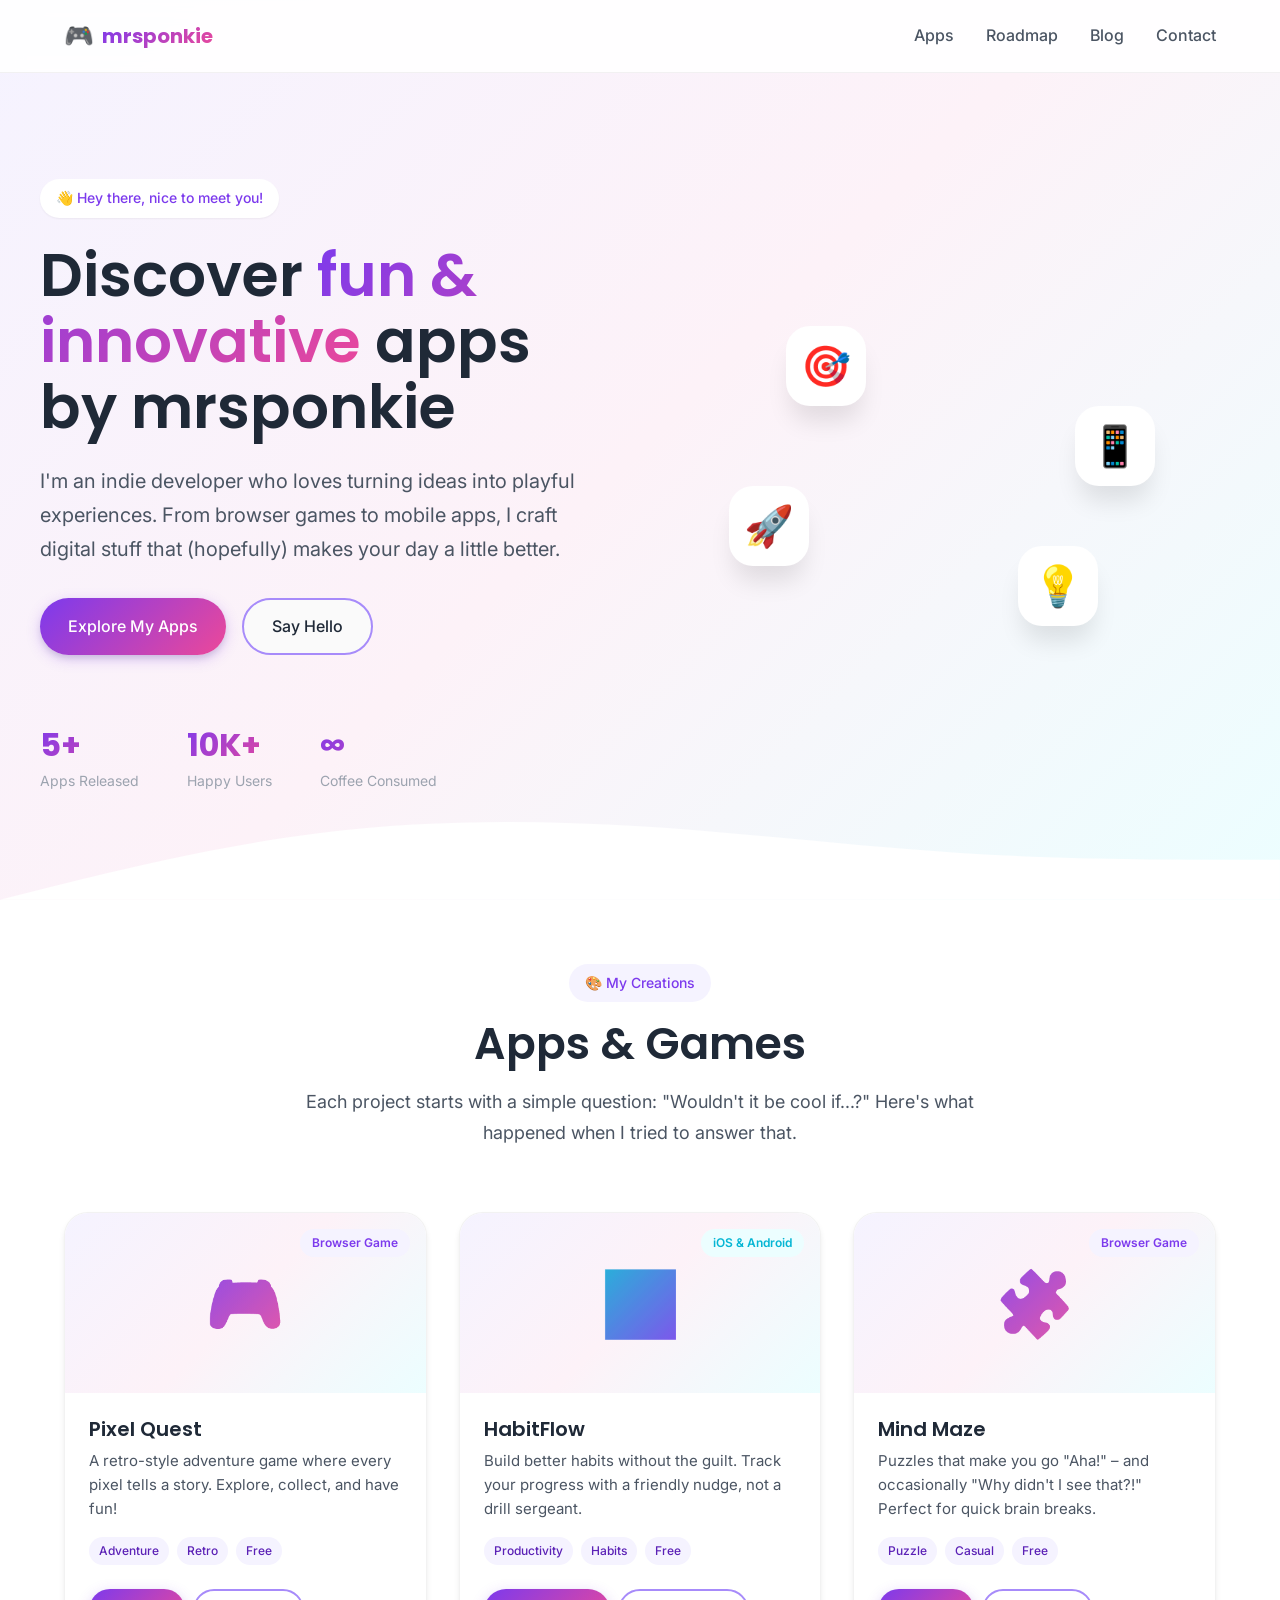
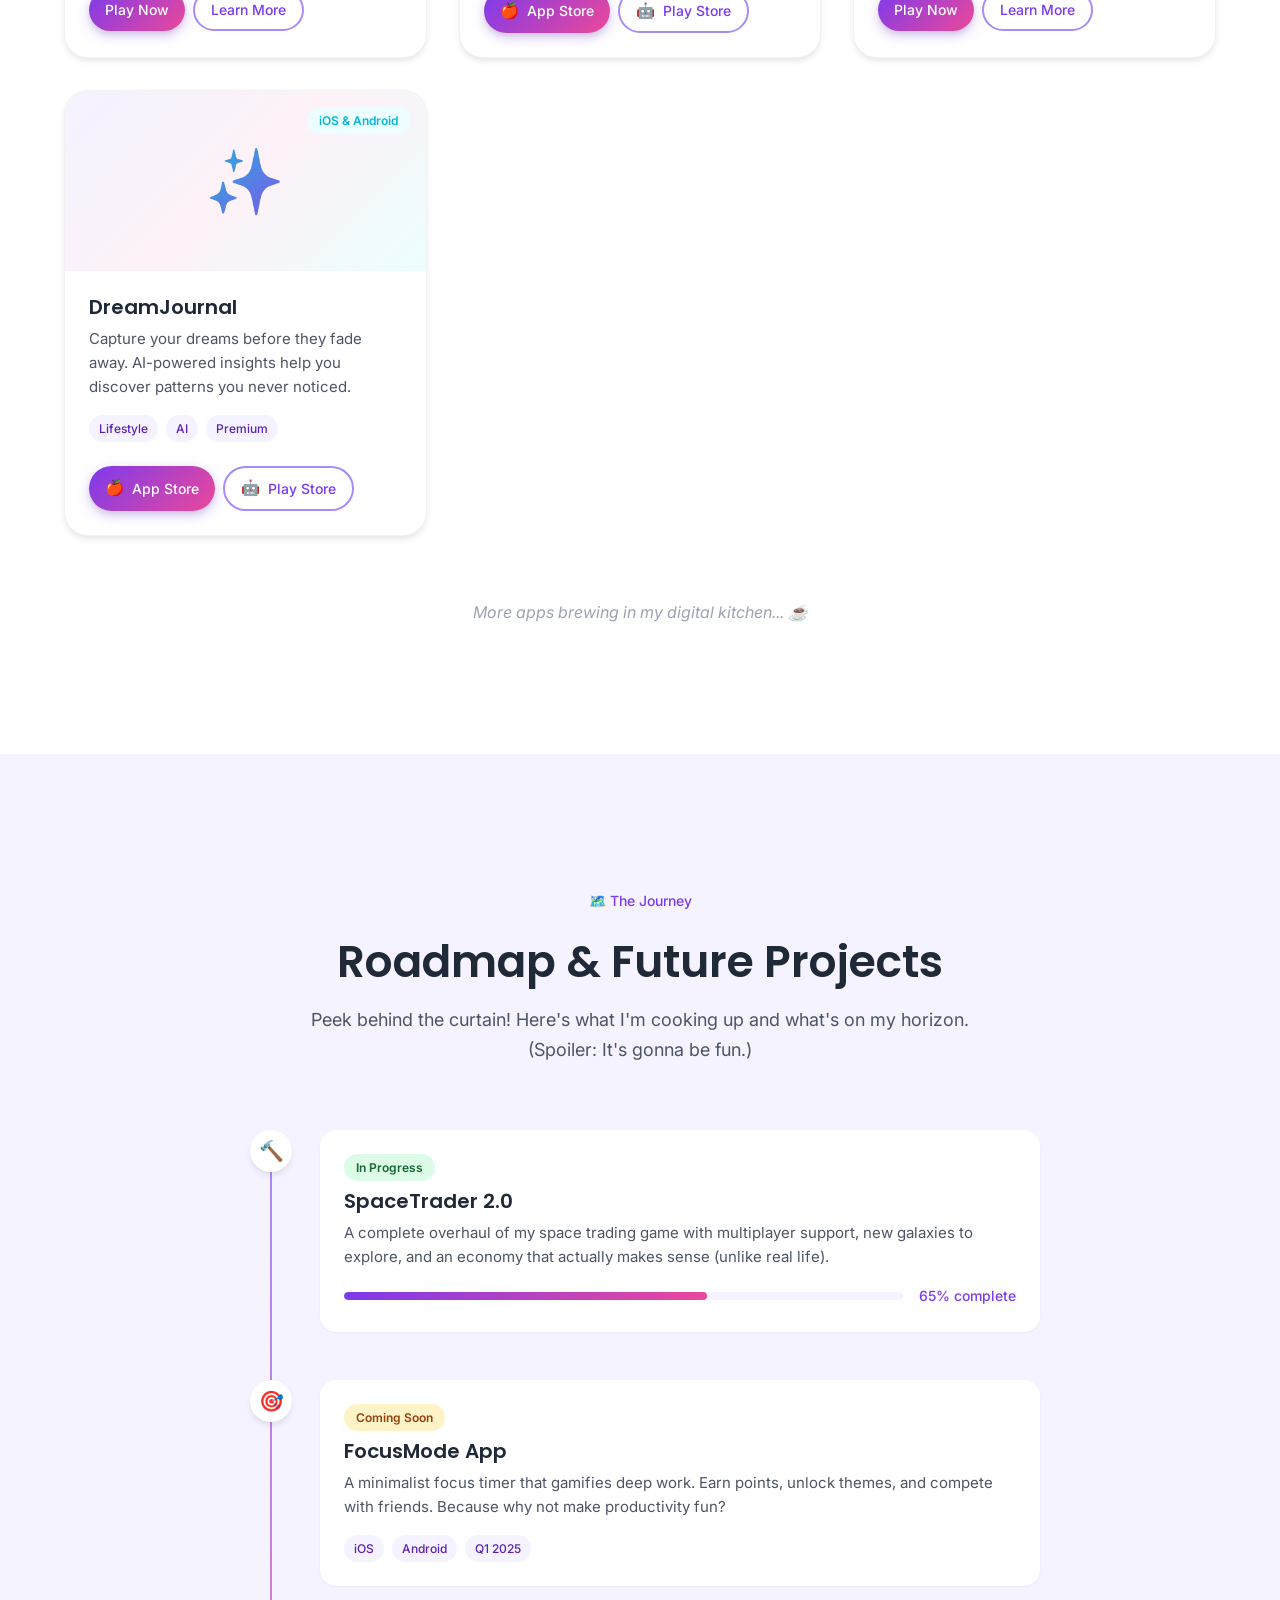
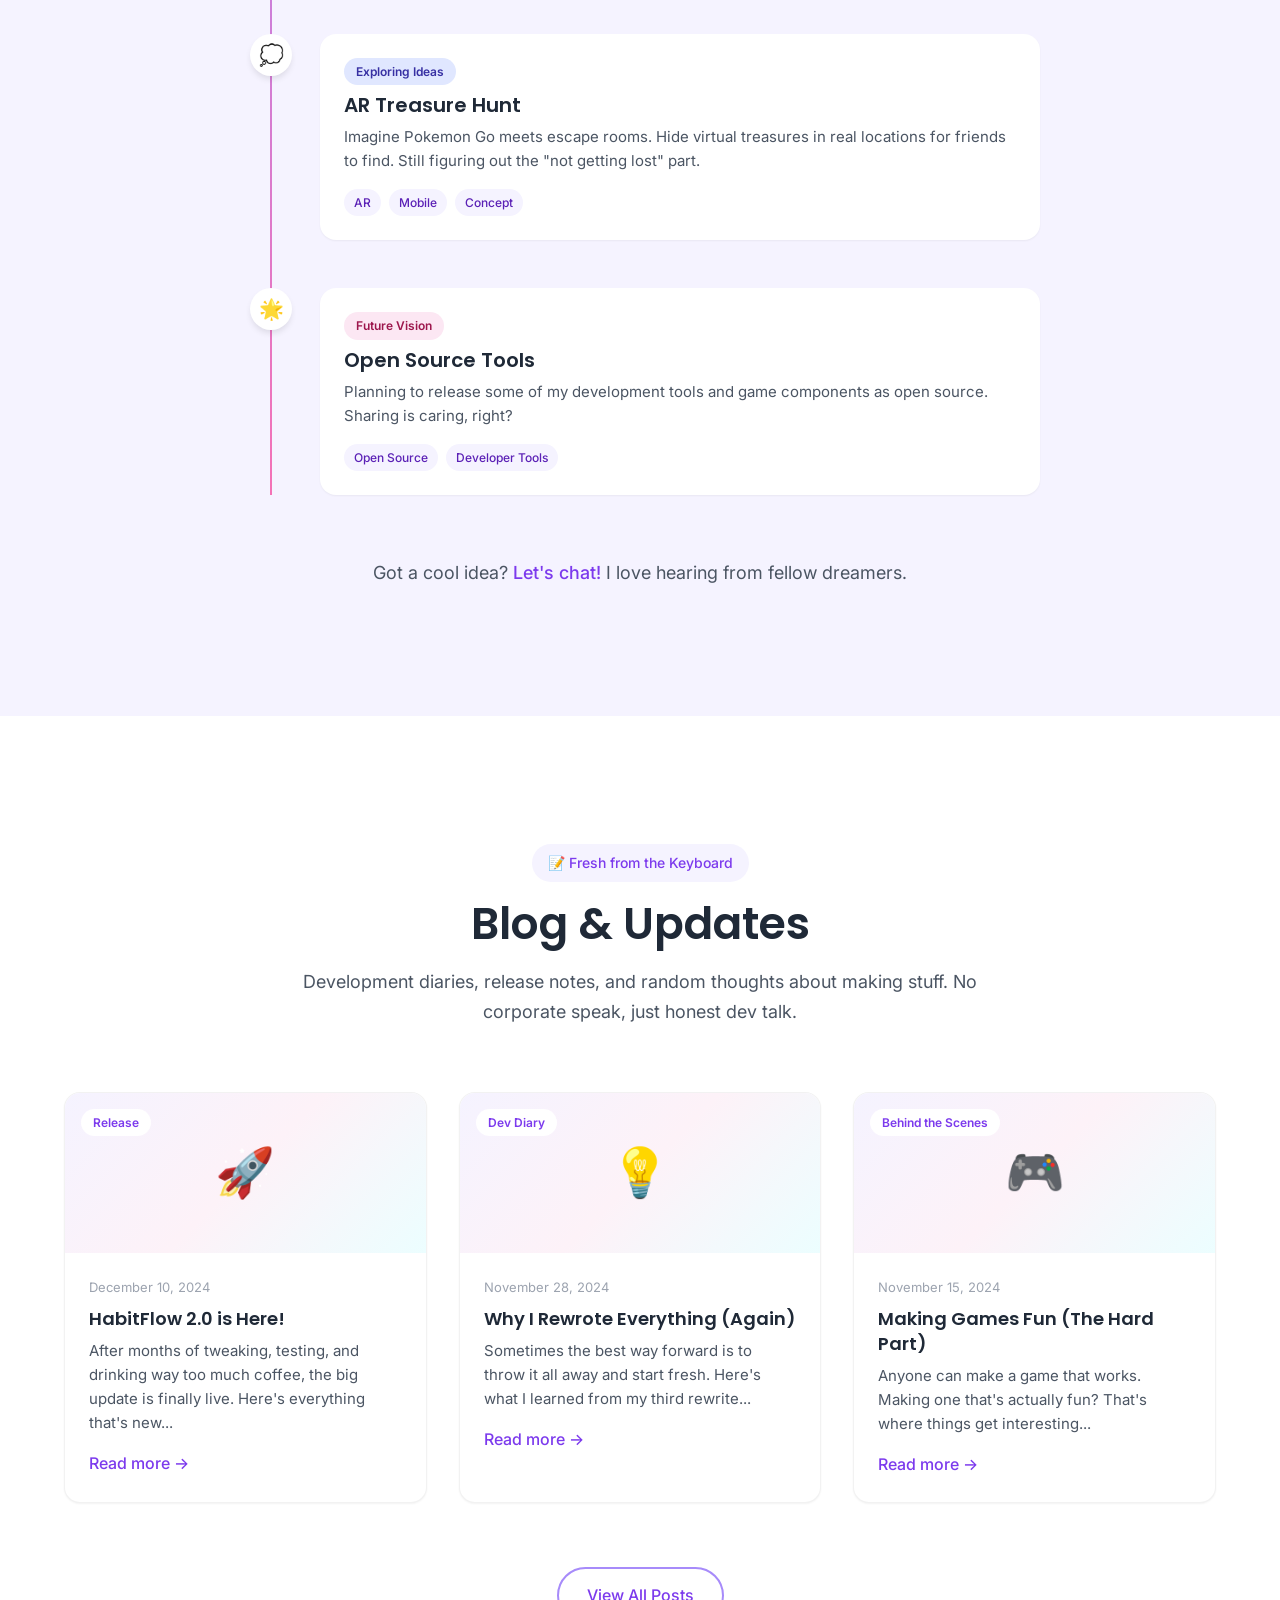
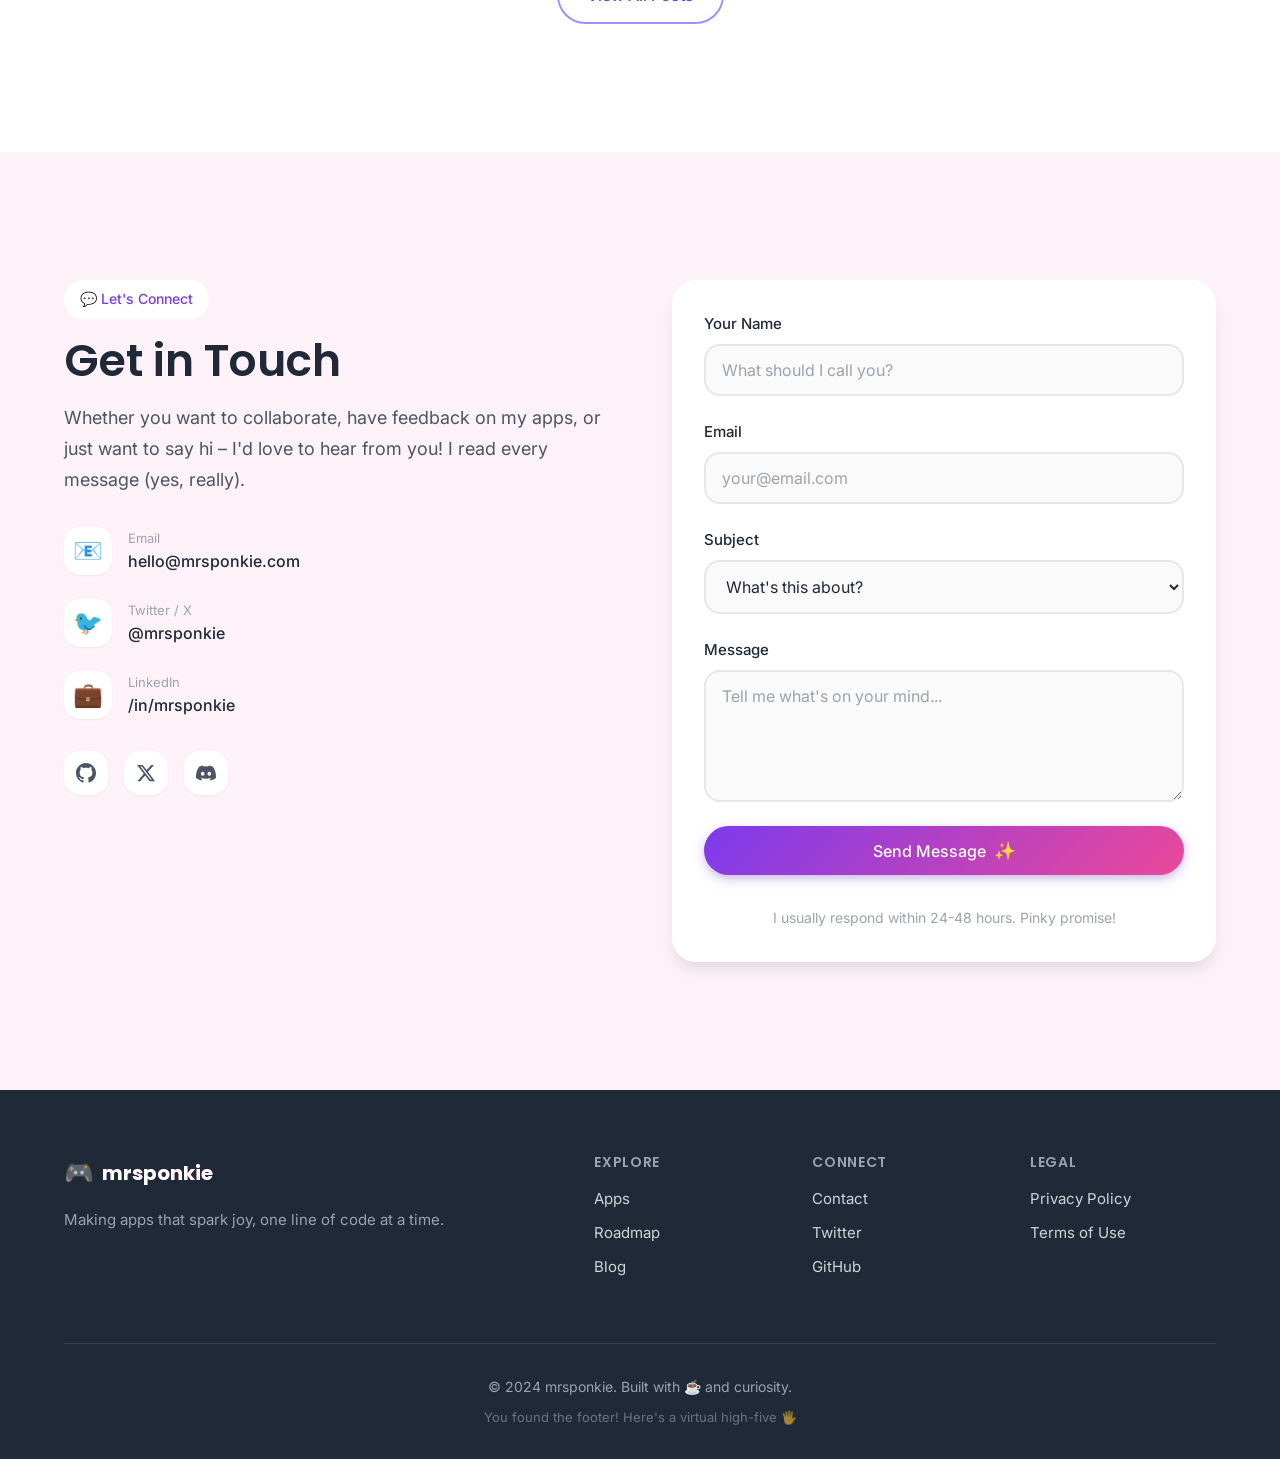
==== index.html @ 8d97dc3e "feat: Add mrsponkie landing page with all sections Create a complete, modern, responsive landing pag" ====
<!DOCTYPE html>
<html lang="en">
<head>
    <meta charset="UTF-8">
    <meta name="viewport" content="width=device-width, initial-scale=1.0">
    <meta name="description" content="Discover fun and innovative apps by mrsponkie - Browser games, Android & iOS apps crafted with passion.">
    <meta name="keywords" content="mrsponkie, indie developer, browser games, mobile apps, Android, iOS">
    <meta name="author" content="mrsponkie">

    <!-- Open Graph / Social Media -->
    <meta property="og:title" content="mrsponkie - Fun & Innovative Apps">
    <meta property="og:description" content="Discover browser games and mobile apps crafted with passion by an indie developer.">
    <meta property="og:type" content="website">
    <meta property="og:url" content="https://mrsponkie.com">

    <title>mrsponkie | Fun & Innovative Apps</title>

    <!-- Google Fonts -->
    <link rel="preconnect" href="https://fonts.googleapis.com">
    <link rel="preconnect" href="https://fonts.gstatic.com" crossorigin>
    <link href="https://fonts.googleapis.com/css2?family=Inter:wght@300;400;500;600;700&family=Poppins:wght@400;500;600;700&display=swap" rel="stylesheet">

    <!-- Stylesheet -->
    <link rel="stylesheet" href="styles.css">
</head>
<body>
    <!-- Navigation -->
    <nav class="navbar">
        <div class="container nav-container">
            <a href="#" class="logo">
                <span class="logo-icon">🎮</span>
                <span class="logo-text">mrsponkie</span>
            </a>
            <button class="nav-toggle" aria-label="Toggle navigation">
                <span></span>
                <span></span>
                <span></span>
            </button>
            <ul class="nav-menu">
                <li><a href="#apps">Apps</a></li>
                <li><a href="#roadmap">Roadmap</a></li>
                <li><a href="#blog">Blog</a></li>
                <li><a href="#contact">Contact</a></li>
            </ul>
        </div>
    </nav>

    <!-- Hero Section -->
    <section class="hero">
        <div class="container hero-container">
            <div class="hero-content">
                <span class="hero-badge">👋 Hey there, nice to meet you!</span>
                <h1 class="hero-title">
                    Discover <span class="gradient-text">fun & innovative</span> apps by mrsponkie
                </h1>
                <p class="hero-subtitle">
                    I'm an indie developer who loves turning ideas into playful experiences.
                    From browser games to mobile apps, I craft digital stuff that (hopefully) makes your day a little better.
                </p>
                <div class="hero-cta">
                    <a href="#apps" class="btn btn-primary">Explore My Apps</a>
                    <a href="#contact" class="btn btn-secondary">Say Hello</a>
                </div>
                <div class="hero-stats">
                    <div class="stat">
                        <span class="stat-number">5+</span>
                        <span class="stat-label">Apps Released</span>
                    </div>
                    <div class="stat">
                        <span class="stat-number">10K+</span>
                        <span class="stat-label">Happy Users</span>
                    </div>
                    <div class="stat">
                        <span class="stat-number">∞</span>
                        <span class="stat-label">Coffee Consumed</span>
                    </div>
                </div>
            </div>
            <div class="hero-visual">
                <div class="floating-cards">
                    <div class="floating-card card-1">🎯</div>
                    <div class="floating-card card-2">📱</div>
                    <div class="floating-card card-3">🚀</div>
                    <div class="floating-card card-4">💡</div>
                </div>
            </div>
        </div>
        <div class="hero-wave">
            <svg viewBox="0 0 1440 120" fill="none" xmlns="http://www.w3.org/2000/svg">
                <path d="M0 120L60 105C120 90 240 60 360 45C480 30 600 30 720 37.5C840 45 960 60 1080 67.5C1200 75 1320 75 1380 75L1440 75V120H1380C1320 120 1200 120 1080 120C960 120 840 120 720 120C600 120 480 120 360 120C240 120 120 120 60 120H0Z" fill="white"/>
            </svg>
        </div>
    </section>

    <!-- Apps Section -->
    <section id="apps" class="apps-section">
        <div class="container">
            <div class="section-header">
                <span class="section-badge">🎨 My Creations</span>
                <h2 class="section-title">Apps & Games</h2>
                <p class="section-subtitle">
                    Each project starts with a simple question: "Wouldn't it be cool if...?"
                    Here's what happened when I tried to answer that.
                </p>
            </div>

            <div class="apps-grid">
                <!-- App Card 1 -->
                <div class="app-card">
                    <div class="app-card-image">
                        <div class="app-placeholder-img game">🎮</div>
                        <span class="app-badge browser">Browser Game</span>
                    </div>
                    <div class="app-card-content">
                        <h3 class="app-title">Pixel Quest</h3>
                        <p class="app-description">
                            A retro-style adventure game where every pixel tells a story.
                            Explore, collect, and have fun!
                        </p>
                        <div class="app-tags">
                            <span class="tag">Adventure</span>
                            <span class="tag">Retro</span>
                            <span class="tag">Free</span>
                        </div>
                        <div class="app-links">
                            <a href="#" class="btn btn-small btn-primary">Play Now</a>
                            <a href="#" class="btn btn-small btn-outline">Learn More</a>
                        </div>
                    </div>
                </div>

                <!-- App Card 2 -->
                <div class="app-card">
                    <div class="app-card-image">
                        <div class="app-placeholder-img mobile">📊</div>
                        <span class="app-badge mobile">iOS & Android</span>
                    </div>
                    <div class="app-card-content">
                        <h3 class="app-title">HabitFlow</h3>
                        <p class="app-description">
                            Build better habits without the guilt. Track your progress
                            with a friendly nudge, not a drill sergeant.
                        </p>
                        <div class="app-tags">
                            <span class="tag">Productivity</span>
                            <span class="tag">Habits</span>
                            <span class="tag">Free</span>
                        </div>
                        <div class="app-links">
                            <a href="#" class="btn btn-small btn-primary">
                                <span class="btn-icon">🍎</span> App Store
                            </a>
                            <a href="#" class="btn btn-small btn-outline">
                                <span class="btn-icon">🤖</span> Play Store
                            </a>
                        </div>
                    </div>
                </div>

                <!-- App Card 3 -->
                <div class="app-card">
                    <div class="app-card-image">
                        <div class="app-placeholder-img game">🧩</div>
                        <span class="app-badge browser">Browser Game</span>
                    </div>
                    <div class="app-card-content">
                        <h3 class="app-title">Mind Maze</h3>
                        <p class="app-description">
                            Puzzles that make you go "Aha!" – and occasionally "Why didn't I see that?!"
                            Perfect for quick brain breaks.
                        </p>
                        <div class="app-tags">
                            <span class="tag">Puzzle</span>
                            <span class="tag">Casual</span>
                            <span class="tag">Free</span>
                        </div>
                        <div class="app-links">
                            <a href="#" class="btn btn-small btn-primary">Play Now</a>
                            <a href="#" class="btn btn-small btn-outline">Learn More</a>
                        </div>
                    </div>
                </div>

                <!-- App Card 4 -->
                <div class="app-card">
                    <div class="app-card-image">
                        <div class="app-placeholder-img mobile">✨</div>
                        <span class="app-badge mobile">iOS & Android</span>
                    </div>
                    <div class="app-card-content">
                        <h3 class="app-title">DreamJournal</h3>
                        <p class="app-description">
                            Capture your dreams before they fade away. AI-powered insights
                            help you discover patterns you never noticed.
                        </p>
                        <div class="app-tags">
                            <span class="tag">Lifestyle</span>
                            <span class="tag">AI</span>
                            <span class="tag">Premium</span>
                        </div>
                        <div class="app-links">
                            <a href="#" class="btn btn-small btn-primary">
                                <span class="btn-icon">🍎</span> App Store
                            </a>
                            <a href="#" class="btn btn-small btn-outline">
                                <span class="btn-icon">🤖</span> Play Store
                            </a>
                        </div>
                    </div>
                </div>
            </div>

            <div class="apps-cta">
                <p>More apps brewing in my digital kitchen... ☕</p>
            </div>
        </div>
    </section>

    <!-- Roadmap Section -->
    <section id="roadmap" class="roadmap-section">
        <div class="container">
            <div class="section-header">
                <span class="section-badge">🗺️ The Journey</span>
                <h2 class="section-title">Roadmap & Future Projects</h2>
                <p class="section-subtitle">
                    Peek behind the curtain! Here's what I'm cooking up and what's on my horizon.
                    (Spoiler: It's gonna be fun.)
                </p>
            </div>

            <div class="roadmap-timeline">
                <!-- In Progress -->
                <div class="roadmap-item in-progress">
                    <div class="roadmap-marker">
                        <span class="marker-icon">🔨</span>
                    </div>
                    <div class="roadmap-content">
                        <span class="roadmap-status">In Progress</span>
                        <h3 class="roadmap-title">SpaceTrader 2.0</h3>
                        <p class="roadmap-description">
                            A complete overhaul of my space trading game with multiplayer support,
                            new galaxies to explore, and an economy that actually makes sense (unlike real life).
                        </p>
                        <div class="roadmap-progress">
                            <div class="progress-bar">
                                <div class="progress-fill" style="width: 65%"></div>
                            </div>
                            <span class="progress-text">65% complete</span>
                        </div>
                    </div>
                </div>

                <!-- Coming Soon -->
                <div class="roadmap-item coming-soon">
                    <div class="roadmap-marker">
                        <span class="marker-icon">🎯</span>
                    </div>
                    <div class="roadmap-content">
                        <span class="roadmap-status">Coming Soon</span>
                        <h3 class="roadmap-title">FocusMode App</h3>
                        <p class="roadmap-description">
                            A minimalist focus timer that gamifies deep work. Earn points, unlock themes,
                            and compete with friends. Because why not make productivity fun?
                        </p>
                        <div class="roadmap-tags">
                            <span class="tag">iOS</span>
                            <span class="tag">Android</span>
                            <span class="tag">Q1 2025</span>
                        </div>
                    </div>
                </div>

                <!-- Exploring -->
                <div class="roadmap-item exploring">
                    <div class="roadmap-marker">
                        <span class="marker-icon">💭</span>
                    </div>
                    <div class="roadmap-content">
                        <span class="roadmap-status">Exploring Ideas</span>
                        <h3 class="roadmap-title">AR Treasure Hunt</h3>
                        <p class="roadmap-description">
                            Imagine Pokemon Go meets escape rooms. Hide virtual treasures in real locations
                            for friends to find. Still figuring out the "not getting lost" part.
                        </p>
                        <div class="roadmap-tags">
                            <span class="tag">AR</span>
                            <span class="tag">Mobile</span>
                            <span class="tag">Concept</span>
                        </div>
                    </div>
                </div>

                <!-- Future Vision -->
                <div class="roadmap-item future">
                    <div class="roadmap-marker">
                        <span class="marker-icon">🌟</span>
                    </div>
                    <div class="roadmap-content">
                        <span class="roadmap-status">Future Vision</span>
                        <h3 class="roadmap-title">Open Source Tools</h3>
                        <p class="roadmap-description">
                            Planning to release some of my development tools and game components
                            as open source. Sharing is caring, right?
                        </p>
                        <div class="roadmap-tags">
                            <span class="tag">Open Source</span>
                            <span class="tag">Developer Tools</span>
                        </div>
                    </div>
                </div>
            </div>

            <div class="roadmap-cta">
                <p>Got a cool idea? <a href="#contact">Let's chat!</a> I love hearing from fellow dreamers.</p>
            </div>
        </div>
    </section>

    <!-- Blog Section -->
    <section id="blog" class="blog-section">
        <div class="container">
            <div class="section-header">
                <span class="section-badge">📝 Fresh from the Keyboard</span>
                <h2 class="section-title">Blog & Updates</h2>
                <p class="section-subtitle">
                    Development diaries, release notes, and random thoughts about making stuff.
                    No corporate speak, just honest dev talk.
                </p>
            </div>

            <div class="blog-grid">
                <!-- Blog Post 1 -->
                <article class="blog-card featured">
                    <div class="blog-card-image">
                        <div class="blog-placeholder-img">🚀</div>
                        <span class="blog-category">Release</span>
                    </div>
                    <div class="blog-card-content">
                        <time class="blog-date">December 10, 2024</time>
                        <h3 class="blog-title">HabitFlow 2.0 is Here!</h3>
                        <p class="blog-excerpt">
                            After months of tweaking, testing, and drinking way too much coffee,
                            the big update is finally live. Here's everything that's new...
                        </p>
                        <a href="#" class="blog-link">Read more →</a>
                    </div>
                </article>

                <!-- Blog Post 2 -->
                <article class="blog-card">
                    <div class="blog-card-image">
                        <div class="blog-placeholder-img">💡</div>
                        <span class="blog-category">Dev Diary</span>
                    </div>
                    <div class="blog-card-content">
                        <time class="blog-date">November 28, 2024</time>
                        <h3 class="blog-title">Why I Rewrote Everything (Again)</h3>
                        <p class="blog-excerpt">
                            Sometimes the best way forward is to throw it all away and start fresh.
                            Here's what I learned from my third rewrite...
                        </p>
                        <a href="#" class="blog-link">Read more →</a>
                    </div>
                </article>

                <!-- Blog Post 3 -->
                <article class="blog-card">
                    <div class="blog-card-image">
                        <div class="blog-placeholder-img">🎮</div>
                        <span class="blog-category">Behind the Scenes</span>
                    </div>
                    <div class="blog-card-content">
                        <time class="blog-date">November 15, 2024</time>
                        <h3 class="blog-title">Making Games Fun (The Hard Part)</h3>
                        <p class="blog-excerpt">
                            Anyone can make a game that works. Making one that's actually fun?
                            That's where things get interesting...
                        </p>
                        <a href="#" class="blog-link">Read more →</a>
                    </div>
                </article>
            </div>

            <div class="blog-cta">
                <a href="#" class="btn btn-outline">View All Posts</a>
            </div>
        </div>
    </section>

    <!-- Contact Section -->
    <section id="contact" class="contact-section">
        <div class="container">
            <div class="contact-wrapper">
                <div class="contact-info">
                    <span class="section-badge">💬 Let's Connect</span>
                    <h2 class="section-title">Get in Touch</h2>
                    <p class="contact-description">
                        Whether you want to collaborate, have feedback on my apps, or just want to
                        say hi – I'd love to hear from you! I read every message (yes, really).
                    </p>

                    <div class="contact-methods">
                        <div class="contact-method">
                            <span class="method-icon">📧</span>
                            <div class="method-details">
                                <span class="method-label">Email</span>
                                <a href="mailto:hello@mrsponkie.com">hello@mrsponkie.com</a>
                            </div>
                        </div>
                        <div class="contact-method">
                            <span class="method-icon">🐦</span>
                            <div class="method-details">
                                <span class="method-label">Twitter / X</span>
                                <a href="https://twitter.com/mrsponkie" target="_blank" rel="noopener">@mrsponkie</a>
                            </div>
                        </div>
                        <div class="contact-method">
                            <span class="method-icon">💼</span>
                            <div class="method-details">
                                <span class="method-label">LinkedIn</span>
                                <a href="https://linkedin.com/in/mrsponkie" target="_blank" rel="noopener">/in/mrsponkie</a>
                            </div>
                        </div>
                    </div>

                    <div class="social-links">
                        <a href="https://github.com/mrsponkie" target="_blank" rel="noopener" class="social-link" aria-label="GitHub">
                            <svg viewBox="0 0 24 24" fill="currentColor"><path d="M12 0C5.37 0 0 5.37 0 12c0 5.31 3.435 9.795 8.205 11.385.6.105.825-.255.825-.57 0-.285-.015-1.23-.015-2.235-3.015.555-3.795-.735-4.035-1.41-.135-.345-.72-1.41-1.23-1.695-.42-.225-1.02-.78-.015-.795.945-.015 1.62.87 1.845 1.23 1.08 1.815 2.805 1.305 3.495.99.105-.78.42-1.305.765-1.605-2.67-.3-5.46-1.335-5.46-5.925 0-1.305.465-2.385 1.23-3.225-.12-.3-.54-1.53.12-3.18 0 0 1.005-.315 3.3 1.23.96-.27 1.98-.405 3-.405s2.04.135 3 .405c2.295-1.56 3.3-1.23 3.3-1.23.66 1.65.24 2.88.12 3.18.765.84 1.23 1.905 1.23 3.225 0 4.605-2.805 5.625-5.475 5.925.435.375.81 1.095.81 2.22 0 1.605-.015 2.895-.015 3.3 0 .315.225.69.825.57A12.02 12.02 0 0024 12c0-6.63-5.37-12-12-12z"/></svg>
                        </a>
                        <a href="https://twitter.com/mrsponkie" target="_blank" rel="noopener" class="social-link" aria-label="Twitter">
                            <svg viewBox="0 0 24 24" fill="currentColor"><path d="M18.244 2.25h3.308l-7.227 8.26 8.502 11.24H16.17l-5.214-6.817L4.99 21.75H1.68l7.73-8.835L1.254 2.25H8.08l4.713 6.231zm-1.161 17.52h1.833L7.084 4.126H5.117z"/></svg>
                        </a>
                        <a href="https://discord.gg/mrsponkie" target="_blank" rel="noopener" class="social-link" aria-label="Discord">
                            <svg viewBox="0 0 24 24" fill="currentColor"><path d="M20.317 4.37a19.791 19.791 0 00-4.885-1.515.074.074 0 00-.079.037c-.21.375-.444.864-.608 1.25a18.27 18.27 0 00-5.487 0 12.64 12.64 0 00-.617-1.25.077.077 0 00-.079-.037A19.736 19.736 0 003.677 4.37a.07.07 0 00-.032.027C.533 9.046-.32 13.58.099 18.057a.082.082 0 00.031.057 19.9 19.9 0 005.993 3.03.078.078 0 00.084-.028c.462-.63.874-1.295 1.226-1.994a.076.076 0 00-.041-.106 13.107 13.107 0 01-1.872-.892.077.077 0 01-.008-.128 10.2 10.2 0 00.372-.292.074.074 0 01.077-.01c3.928 1.793 8.18 1.793 12.062 0a.074.074 0 01.078.01c.12.098.246.198.373.292a.077.077 0 01-.006.127 12.299 12.299 0 01-1.873.892.077.077 0 00-.041.107c.36.698.772 1.362 1.225 1.993a.076.076 0 00.084.028 19.839 19.839 0 006.002-3.03.077.077 0 00.032-.054c.5-5.177-.838-9.674-3.549-13.66a.061.061 0 00-.031-.03zM8.02 15.33c-1.183 0-2.157-1.085-2.157-2.419 0-1.333.956-2.419 2.157-2.419 1.21 0 2.176 1.096 2.157 2.42 0 1.333-.956 2.418-2.157 2.418zm7.975 0c-1.183 0-2.157-1.085-2.157-2.419 0-1.333.955-2.419 2.157-2.419 1.21 0 2.176 1.096 2.157 2.42 0 1.333-.946 2.418-2.157 2.418z"/></svg>
                        </a>
                    </div>
                </div>

                <div class="contact-form-wrapper">
                    <form class="contact-form" id="contactForm">
                        <div class="form-group">
                            <label for="name">Your Name</label>
                            <input type="text" id="name" name="name" placeholder="What should I call you?" required>
                        </div>
                        <div class="form-group">
                            <label for="email">Email</label>
                            <input type="email" id="email" name="email" placeholder="your@email.com" required>
                        </div>
                        <div class="form-group">
                            <label for="subject">Subject</label>
                            <select id="subject" name="subject" required>
                                <option value="">What's this about?</option>
                                <option value="feedback">App Feedback</option>
                                <option value="collaboration">Collaboration</option>
                                <option value="bug">Bug Report</option>
                                <option value="business">Business Inquiry</option>
                                <option value="other">Just Saying Hi!</option>
                            </select>
                        </div>
                        <div class="form-group">
                            <label for="message">Message</label>
                            <textarea id="message" name="message" rows="5" placeholder="Tell me what's on your mind..." required></textarea>
                        </div>
                        <button type="submit" class="btn btn-primary btn-full">
                            Send Message <span class="btn-icon">✨</span>
                        </button>
                        <p class="form-note">I usually respond within 24-48 hours. Pinky promise!</p>
                    </form>
                </div>
            </div>
        </div>
    </section>

    <!-- Footer -->
    <footer class="footer">
        <div class="container">
            <div class="footer-content">
                <div class="footer-brand">
                    <a href="#" class="logo">
                        <span class="logo-icon">🎮</span>
                        <span class="logo-text">mrsponkie</span>
                    </a>
                    <p class="footer-tagline">Making apps that spark joy, one line of code at a time.</p>
                </div>

                <div class="footer-links">
                    <div class="footer-column">
                        <h4>Explore</h4>
                        <ul>
                            <li><a href="#apps">Apps</a></li>
                            <li><a href="#roadmap">Roadmap</a></li>
                            <li><a href="#blog">Blog</a></li>
                        </ul>
                    </div>
                    <div class="footer-column">
                        <h4>Connect</h4>
                        <ul>
                            <li><a href="#contact">Contact</a></li>
                            <li><a href="https://twitter.com/mrsponkie" target="_blank" rel="noopener">Twitter</a></li>
                            <li><a href="https://github.com/mrsponkie" target="_blank" rel="noopener">GitHub</a></li>
                        </ul>
                    </div>
                    <div class="footer-column">
                        <h4>Legal</h4>
                        <ul>
                            <li><a href="privacy.html">Privacy Policy</a></li>
                            <li><a href="#terms">Terms of Use</a></li>
                        </ul>
                    </div>
                </div>
            </div>

            <div class="footer-bottom">
                <p>&copy; 2024 mrsponkie. Built with ☕ and curiosity.</p>
                <p class="footer-easter-egg">You found the footer! Here's a virtual high-five 🖐️</p>
            </div>
        </div>
    </footer>

    <!-- Scripts -->
    <script src="script.js"></script>
</body>
</html>
---- styles.css ----
/* ===================================
   CSS Variables & Root Styles
   =================================== */
:root {
    /* Pastel Color Palette */
    --color-primary: #7C3AED;
    --color-primary-light: #A78BFA;
    --color-primary-dark: #5B21B6;

    --color-secondary: #EC4899;
    --color-secondary-light: #F472B6;

    --color-accent: #06B6D4;
    --color-accent-light: #67E8F9;

    /* Pastel backgrounds */
    --color-bg-primary: #FAFAFA;
    --color-bg-secondary: #F5F3FF;
    --color-bg-tertiary: #FDF2F8;
    --color-bg-accent: #ECFEFF;

    /* Text colors */
    --color-text-primary: #1F2937;
    --color-text-secondary: #4B5563;
    --color-text-muted: #9CA3AF;
    --color-text-light: #FFFFFF;

    /* Gradients */
    --gradient-primary: linear-gradient(135deg, #7C3AED 0%, #EC4899 100%);
    --gradient-secondary: linear-gradient(135deg, #06B6D4 0%, #7C3AED 100%);
    --gradient-hero: linear-gradient(135deg, #F5F3FF 0%, #FDF2F8 50%, #ECFEFF 100%);

    /* Shadows */
    --shadow-sm: 0 1px 2px rgba(0, 0, 0, 0.05);
    --shadow-md: 0 4px 6px -1px rgba(0, 0, 0, 0.1);
    --shadow-lg: 0 10px 15px -3px rgba(0, 0, 0, 0.1);
    --shadow-xl: 0 20px 25px -5px rgba(0, 0, 0, 0.1);
    --shadow-glow: 0 0 40px rgba(124, 58, 237, 0.15);

    /* Spacing */
    --spacing-xs: 0.25rem;
    --spacing-sm: 0.5rem;
    --spacing-md: 1rem;
    --spacing-lg: 1.5rem;
    --spacing-xl: 2rem;
    --spacing-2xl: 3rem;
    --spacing-3xl: 4rem;

    /* Border radius */
    --radius-sm: 0.375rem;
    --radius-md: 0.5rem;
    --radius-lg: 1rem;
    --radius-xl: 1.5rem;
    --radius-full: 9999px;

    /* Transitions */
    --transition-fast: 150ms ease;
    --transition-normal: 250ms ease;
    --transition-slow: 350ms ease;

    /* Typography */
    --font-sans: 'Inter', -apple-system, BlinkMacSystemFont, 'Segoe UI', Roboto, sans-serif;
    --font-display: 'Poppins', var(--font-sans);
}

/* ===================================
   Reset & Base Styles
   =================================== */
*, *::before, *::after {
    box-sizing: border-box;
    margin: 0;
    padding: 0;
}

html {
    scroll-behavior: smooth;
    font-size: 16px;
}

body {
    font-family: var(--font-sans);
    color: var(--color-text-primary);
    background-color: var(--color-bg-primary);
    line-height: 1.6;
    -webkit-font-smoothing: antialiased;
    -moz-osx-font-smoothing: grayscale;
}

img {
    max-width: 100%;
    height: auto;
    display: block;
}

a {
    text-decoration: none;
    color: inherit;
    transition: color var(--transition-fast);
}

ul {
    list-style: none;
}

button {
    font-family: inherit;
    cursor: pointer;
    border: none;
    background: none;
}

/* ===================================
   Container & Layout
   =================================== */
.container {
    width: 100%;
    max-width: 1200px;
    margin: 0 auto;
    padding: 0 var(--spacing-lg);
}

/* ===================================
   Typography
   =================================== */
h1, h2, h3, h4, h5, h6 {
    font-family: var(--font-display);
    font-weight: 600;
    line-height: 1.2;
}

.gradient-text {
    background: var(--gradient-primary);
    -webkit-background-clip: text;
    -webkit-text-fill-color: transparent;
    background-clip: text;
}

/* ===================================
   Buttons
   =================================== */
.btn {
    display: inline-flex;
    align-items: center;
    justify-content: center;
    gap: var(--spacing-sm);
    padding: 0.875rem 1.75rem;
    font-size: 1rem;
    font-weight: 500;
    border-radius: var(--radius-full);
    transition: all var(--transition-normal);
    cursor: pointer;
}

.btn-primary {
    background: var(--gradient-primary);
    color: var(--color-text-light);
    box-shadow: var(--shadow-md), 0 4px 14px rgba(124, 58, 237, 0.25);
}

.btn-primary:hover {
    transform: translateY(-2px);
    box-shadow: var(--shadow-lg), 0 6px 20px rgba(124, 58, 237, 0.35);
}

.btn-secondary {
    background: var(--color-bg-primary);
    color: var(--color-text-primary);
    border: 2px solid var(--color-primary-light);
}

.btn-secondary:hover {
    background: var(--color-bg-secondary);
    border-color: var(--color-primary);
}

.btn-outline {
    background: transparent;
    color: var(--color-primary);
    border: 2px solid var(--color-primary-light);
}

.btn-outline:hover {
    background: var(--color-bg-secondary);
    border-color: var(--color-primary);
}

.btn-small {
    padding: 0.5rem 1rem;
    font-size: 0.875rem;
}

.btn-full {
    width: 100%;
}

.btn-icon {
    font-size: 1.1em;
}

/* ===================================
   Section Styles
   =================================== */
.section-header {
    text-align: center;
    max-width: 700px;
    margin: 0 auto var(--spacing-3xl);
}

.section-badge {
    display: inline-block;
    padding: 0.5rem 1rem;
    font-size: 0.875rem;
    font-weight: 500;
    color: var(--color-primary);
    background: var(--color-bg-secondary);
    border-radius: var(--radius-full);
    margin-bottom: var(--spacing-md);
}

.section-title {
    font-size: clamp(2rem, 5vw, 2.75rem);
    margin-bottom: var(--spacing-md);
    color: var(--color-text-primary);
}

.section-subtitle {
    font-size: 1.125rem;
    color: var(--color-text-secondary);
    line-height: 1.7;
}

/* ===================================
   Navigation
   =================================== */
.navbar {
    position: fixed;
    top: 0;
    left: 0;
    right: 0;
    z-index: 1000;
    background: rgba(255, 255, 255, 0.9);
    backdrop-filter: blur(10px);
    border-bottom: 1px solid rgba(0, 0, 0, 0.05);
    transition: all var(--transition-normal);
}

.nav-container {
    display: flex;
    align-items: center;
    justify-content: space-between;
    height: 72px;
}

.logo {
    display: flex;
    align-items: center;
    gap: var(--spacing-sm);
    font-family: var(--font-display);
    font-weight: 700;
    font-size: 1.25rem;
}

.logo-icon {
    font-size: 1.5rem;
}

.logo-text {
    background: var(--gradient-primary);
    -webkit-background-clip: text;
    -webkit-text-fill-color: transparent;
    background-clip: text;
}

.nav-menu {
    display: flex;
    align-items: center;
    gap: var(--spacing-xl);
}

.nav-menu a {
    font-weight: 500;
    color: var(--color-text-secondary);
    transition: color var(--transition-fast);
    position: relative;
}

.nav-menu a::after {
    content: '';
    position: absolute;
    bottom: -4px;
    left: 0;
    width: 0;
    height: 2px;
    background: var(--gradient-primary);
    border-radius: var(--radius-full);
    transition: width var(--transition-normal);
}

.nav-menu a:hover {
    color: var(--color-primary);
}

.nav-menu a:hover::after {
    width: 100%;
}

.nav-toggle {
    display: none;
    flex-direction: column;
    gap: 5px;
    padding: 5px;
}

.nav-toggle span {
    width: 25px;
    height: 2px;
    background: var(--color-text-primary);
    border-radius: var(--radius-full);
    transition: all var(--transition-normal);
}

/* ===================================
   Hero Section
   =================================== */
.hero {
    min-height: 100vh;
    background: var(--gradient-hero);
    padding-top: 72px;
    position: relative;
    overflow: hidden;
}

.hero-container {
    display: grid;
    grid-template-columns: 1fr 1fr;
    gap: var(--spacing-3xl);
    align-items: center;
    min-height: calc(100vh - 72px);
    padding: var(--spacing-3xl) 0;
}

.hero-badge {
    display: inline-block;
    padding: 0.5rem 1rem;
    font-size: 0.875rem;
    font-weight: 500;
    color: var(--color-primary);
    background: white;
    border-radius: var(--radius-full);
    box-shadow: var(--shadow-sm);
    margin-bottom: var(--spacing-lg);
}

.hero-title {
    font-size: clamp(2.5rem, 6vw, 3.75rem);
    margin-bottom: var(--spacing-lg);
    line-height: 1.1;
}

.hero-subtitle {
    font-size: 1.25rem;
    color: var(--color-text-secondary);
    margin-bottom: var(--spacing-xl);
    line-height: 1.7;
}

.hero-cta {
    display: flex;
    gap: var(--spacing-md);
    margin-bottom: var(--spacing-3xl);
    flex-wrap: wrap;
}

.hero-stats {
    display: flex;
    gap: var(--spacing-2xl);
}

.stat {
    display: flex;
    flex-direction: column;
}

.stat-number {
    font-family: var(--font-display);
    font-size: 2rem;
    font-weight: 700;
    background: var(--gradient-primary);
    -webkit-background-clip: text;
    -webkit-text-fill-color: transparent;
    background-clip: text;
}

.stat-label {
    font-size: 0.875rem;
    color: var(--color-text-muted);
}

.hero-visual {
    position: relative;
    height: 400px;
    display: flex;
    align-items: center;
    justify-content: center;
}

.floating-cards {
    position: relative;
    width: 100%;
    height: 100%;
}

.floating-card {
    position: absolute;
    width: 80px;
    height: 80px;
    background: white;
    border-radius: var(--radius-xl);
    box-shadow: var(--shadow-xl);
    display: flex;
    align-items: center;
    justify-content: center;
    font-size: 2.5rem;
    animation: float 6s ease-in-out infinite;
}

.floating-card.card-1 {
    top: 10%;
    left: 20%;
    animation-delay: 0s;
}

.floating-card.card-2 {
    top: 30%;
    right: 15%;
    animation-delay: 1s;
}

.floating-card.card-3 {
    bottom: 30%;
    left: 10%;
    animation-delay: 2s;
}

.floating-card.card-4 {
    bottom: 15%;
    right: 25%;
    animation-delay: 3s;
}

@keyframes float {
    0%, 100% { transform: translateY(0) rotate(0deg); }
    50% { transform: translateY(-20px) rotate(5deg); }
}

.hero-wave {
    position: absolute;
    bottom: 0;
    left: 0;
    right: 0;
    line-height: 0;
}

.hero-wave svg {
    width: 100%;
    height: auto;
}

/* ===================================
   Apps Section
   =================================== */
.apps-section {
    padding: var(--spacing-3xl) 0 calc(var(--spacing-3xl) * 2);
    background: white;
}

.apps-grid {
    display: grid;
    grid-template-columns: repeat(auto-fit, minmax(280px, 1fr));
    gap: var(--spacing-xl);
}

.app-card {
    background: white;
    border-radius: var(--radius-xl);
    overflow: hidden;
    box-shadow: var(--shadow-md);
    transition: all var(--transition-normal);
    border: 1px solid rgba(0, 0, 0, 0.05);
}

.app-card:hover {
    transform: translateY(-8px);
    box-shadow: var(--shadow-xl), var(--shadow-glow);
}

.app-card-image {
    position: relative;
    height: 180px;
    background: var(--gradient-hero);
    display: flex;
    align-items: center;
    justify-content: center;
}

.app-placeholder-img {
    font-size: 4rem;
    opacity: 0.9;
}

.app-placeholder-img.game {
    background: var(--gradient-primary);
    -webkit-background-clip: text;
    -webkit-text-fill-color: transparent;
    background-clip: text;
}

.app-placeholder-img.mobile {
    background: var(--gradient-secondary);
    -webkit-background-clip: text;
    -webkit-text-fill-color: transparent;
    background-clip: text;
}

.app-badge {
    position: absolute;
    top: var(--spacing-md);
    right: var(--spacing-md);
    padding: 0.25rem 0.75rem;
    font-size: 0.75rem;
    font-weight: 600;
    border-radius: var(--radius-full);
    background: white;
    color: var(--color-primary);
}

.app-badge.browser {
    background: var(--color-bg-secondary);
    color: var(--color-primary);
}

.app-badge.mobile {
    background: var(--color-bg-accent);
    color: var(--color-accent);
}

.app-card-content {
    padding: var(--spacing-lg);
}

.app-title {
    font-size: 1.25rem;
    margin-bottom: var(--spacing-sm);
}

.app-description {
    color: var(--color-text-secondary);
    font-size: 0.9375rem;
    margin-bottom: var(--spacing-md);
    line-height: 1.6;
}

.app-tags {
    display: flex;
    flex-wrap: wrap;
    gap: var(--spacing-sm);
    margin-bottom: var(--spacing-lg);
}

.tag {
    padding: 0.25rem 0.625rem;
    font-size: 0.75rem;
    font-weight: 500;
    background: var(--color-bg-secondary);
    color: var(--color-primary-dark);
    border-radius: var(--radius-full);
}

.app-links {
    display: flex;
    gap: var(--spacing-sm);
    flex-wrap: wrap;
}

.apps-cta {
    text-align: center;
    margin-top: var(--spacing-3xl);
    color: var(--color-text-muted);
    font-style: italic;
}

/* ===================================
   Roadmap Section
   =================================== */
.roadmap-section {
    padding: calc(var(--spacing-3xl) * 2) 0;
    background: var(--color-bg-secondary);
}

.roadmap-timeline {
    position: relative;
    max-width: 800px;
    margin: 0 auto;
}

.roadmap-timeline::before {
    content: '';
    position: absolute;
    left: 30px;
    top: 0;
    bottom: 0;
    width: 2px;
    background: linear-gradient(to bottom, var(--color-primary-light), var(--color-secondary-light));
}

.roadmap-item {
    position: relative;
    padding-left: 80px;
    padding-bottom: var(--spacing-2xl);
}

.roadmap-item:last-child {
    padding-bottom: 0;
}

.roadmap-marker {
    position: absolute;
    left: 10px;
    width: 42px;
    height: 42px;
    background: white;
    border-radius: 50%;
    display: flex;
    align-items: center;
    justify-content: center;
    box-shadow: var(--shadow-md);
    z-index: 1;
}

.marker-icon {
    font-size: 1.25rem;
}

.roadmap-content {
    background: white;
    padding: var(--spacing-lg);
    border-radius: var(--radius-lg);
    box-shadow: var(--shadow-sm);
    transition: all var(--transition-normal);
}

.roadmap-content:hover {
    box-shadow: var(--shadow-md);
    transform: translateX(4px);
}

.roadmap-status {
    display: inline-block;
    padding: 0.25rem 0.75rem;
    font-size: 0.75rem;
    font-weight: 600;
    border-radius: var(--radius-full);
    margin-bottom: var(--spacing-sm);
}

.roadmap-item.in-progress .roadmap-status {
    background: #DCFCE7;
    color: #166534;
}

.roadmap-item.coming-soon .roadmap-status {
    background: #FEF3C7;
    color: #92400E;
}

.roadmap-item.exploring .roadmap-status {
    background: #E0E7FF;
    color: #3730A3;
}

.roadmap-item.future .roadmap-status {
    background: #FCE7F3;
    color: #9D174D;
}

.roadmap-title {
    font-size: 1.25rem;
    margin-bottom: var(--spacing-sm);
}

.roadmap-description {
    color: var(--color-text-secondary);
    font-size: 0.9375rem;
    line-height: 1.6;
    margin-bottom: var(--spacing-md);
}

.roadmap-progress {
    display: flex;
    align-items: center;
    gap: var(--spacing-md);
}

.progress-bar {
    flex: 1;
    height: 8px;
    background: var(--color-bg-secondary);
    border-radius: var(--radius-full);
    overflow: hidden;
}

.progress-fill {
    height: 100%;
    background: var(--gradient-primary);
    border-radius: var(--radius-full);
    transition: width 1s ease;
}

.progress-text {
    font-size: 0.875rem;
    font-weight: 500;
    color: var(--color-primary);
}

.roadmap-tags {
    display: flex;
    flex-wrap: wrap;
    gap: var(--spacing-sm);
}

.roadmap-cta {
    text-align: center;
    margin-top: var(--spacing-3xl);
    font-size: 1.125rem;
    color: var(--color-text-secondary);
}

.roadmap-cta a {
    color: var(--color-primary);
    font-weight: 500;
}

.roadmap-cta a:hover {
    text-decoration: underline;
}

/* ===================================
   Blog Section
   =================================== */
.blog-section {
    padding: calc(var(--spacing-3xl) * 2) 0;
    background: white;
}

.blog-grid {
    display: grid;
    grid-template-columns: repeat(3, 1fr);
    gap: var(--spacing-xl);
}

.blog-card {
    background: white;
    border-radius: var(--radius-lg);
    overflow: hidden;
    box-shadow: var(--shadow-sm);
    border: 1px solid rgba(0, 0, 0, 0.05);
    transition: all var(--transition-normal);
}

.blog-card:hover {
    box-shadow: var(--shadow-lg);
    transform: translateY(-4px);
}

.blog-card.featured {
    grid-column: span 1;
}

.blog-card-image {
    position: relative;
    height: 160px;
    background: var(--gradient-hero);
    display: flex;
    align-items: center;
    justify-content: center;
}

.blog-placeholder-img {
    font-size: 3rem;
}

.blog-category {
    position: absolute;
    top: var(--spacing-md);
    left: var(--spacing-md);
    padding: 0.25rem 0.75rem;
    font-size: 0.75rem;
    font-weight: 600;
    background: white;
    color: var(--color-primary);
    border-radius: var(--radius-full);
}

.blog-card-content {
    padding: var(--spacing-lg);
}

.blog-date {
    font-size: 0.8125rem;
    color: var(--color-text-muted);
    display: block;
    margin-bottom: var(--spacing-sm);
}

.blog-title {
    font-size: 1.125rem;
    margin-bottom: var(--spacing-sm);
    line-height: 1.4;
}

.blog-excerpt {
    color: var(--color-text-secondary);
    font-size: 0.9375rem;
    line-height: 1.6;
    margin-bottom: var(--spacing-md);
}

.blog-link {
    font-weight: 500;
    color: var(--color-primary);
    transition: color var(--transition-fast);
}

.blog-link:hover {
    color: var(--color-primary-dark);
}

.blog-cta {
    text-align: center;
    margin-top: var(--spacing-3xl);
}

/* ===================================
   Contact Section
   =================================== */
.contact-section {
    padding: calc(var(--spacing-3xl) * 2) 0;
    background: var(--color-bg-tertiary);
}

.contact-wrapper {
    display: grid;
    grid-template-columns: 1fr 1fr;
    gap: var(--spacing-3xl);
    align-items: start;
}

.contact-info .section-badge {
    background: white;
}

.contact-info .section-title {
    text-align: left;
}

.contact-description {
    color: var(--color-text-secondary);
    font-size: 1.125rem;
    line-height: 1.7;
    margin-bottom: var(--spacing-xl);
}

.contact-methods {
    display: flex;
    flex-direction: column;
    gap: var(--spacing-lg);
    margin-bottom: var(--spacing-xl);
}

.contact-method {
    display: flex;
    align-items: center;
    gap: var(--spacing-md);
}

.method-icon {
    font-size: 1.5rem;
    width: 48px;
    height: 48px;
    background: white;
    border-radius: var(--radius-lg);
    display: flex;
    align-items: center;
    justify-content: center;
    box-shadow: var(--shadow-sm);
}

.method-details {
    display: flex;
    flex-direction: column;
}

.method-label {
    font-size: 0.8125rem;
    color: var(--color-text-muted);
}

.method-details a {
    font-weight: 500;
    color: var(--color-text-primary);
}

.method-details a:hover {
    color: var(--color-primary);
}

.social-links {
    display: flex;
    gap: var(--spacing-md);
}

.social-link {
    width: 44px;
    height: 44px;
    background: white;
    border-radius: var(--radius-lg);
    display: flex;
    align-items: center;
    justify-content: center;
    box-shadow: var(--shadow-sm);
    transition: all var(--transition-normal);
}

.social-link svg {
    width: 20px;
    height: 20px;
    color: var(--color-text-secondary);
    transition: color var(--transition-fast);
}

.social-link:hover {
    background: var(--color-primary);
    transform: translateY(-2px);
    box-shadow: var(--shadow-md);
}

.social-link:hover svg {
    color: white;
}

/* Contact Form */
.contact-form-wrapper {
    background: white;
    padding: var(--spacing-xl);
    border-radius: var(--radius-xl);
    box-shadow: var(--shadow-lg);
}

.contact-form {
    display: flex;
    flex-direction: column;
    gap: var(--spacing-lg);
}

.form-group {
    display: flex;
    flex-direction: column;
    gap: var(--spacing-sm);
}

.form-group label {
    font-weight: 500;
    font-size: 0.9375rem;
    color: var(--color-text-primary);
}

.form-group input,
.form-group select,
.form-group textarea {
    padding: 0.875rem 1rem;
    font-size: 1rem;
    font-family: inherit;
    border: 2px solid #E5E7EB;
    border-radius: var(--radius-lg);
    background: var(--color-bg-primary);
    color: var(--color-text-primary);
    transition: all var(--transition-fast);
}

.form-group input:focus,
.form-group select:focus,
.form-group textarea:focus {
    outline: none;
    border-color: var(--color-primary-light);
    box-shadow: 0 0 0 3px rgba(124, 58, 237, 0.1);
}

.form-group input::placeholder,
.form-group textarea::placeholder {
    color: var(--color-text-muted);
}

.form-group textarea {
    resize: vertical;
    min-height: 120px;
}

.form-note {
    text-align: center;
    font-size: 0.875rem;
    color: var(--color-text-muted);
    margin-top: var(--spacing-sm);
}

/* ===================================
   Footer
   =================================== */
.footer {
    background: var(--color-text-primary);
    color: var(--color-text-light);
    padding: var(--spacing-3xl) 0 var(--spacing-xl);
}

.footer-content {
    display: grid;
    grid-template-columns: 1.5fr 2fr;
    gap: var(--spacing-3xl);
    margin-bottom: var(--spacing-3xl);
}

.footer-brand .logo {
    margin-bottom: var(--spacing-md);
}

.footer-brand .logo-text {
    color: white;
    -webkit-text-fill-color: white;
}

.footer-tagline {
    color: var(--color-text-muted);
    font-size: 0.9375rem;
}

.footer-links {
    display: grid;
    grid-template-columns: repeat(3, 1fr);
    gap: var(--spacing-xl);
}

.footer-column h4 {
    font-size: 0.875rem;
    font-weight: 600;
    text-transform: uppercase;
    letter-spacing: 0.05em;
    margin-bottom: var(--spacing-md);
    color: var(--color-text-muted);
}

.footer-column ul {
    display: flex;
    flex-direction: column;
    gap: var(--spacing-sm);
}

.footer-column a {
    color: rgba(255, 255, 255, 0.8);
    font-size: 0.9375rem;
    transition: color var(--transition-fast);
}

.footer-column a:hover {
    color: white;
}

.footer-bottom {
    padding-top: var(--spacing-xl);
    border-top: 1px solid rgba(255, 255, 255, 0.1);
    text-align: center;
}

.footer-bottom p {
    font-size: 0.875rem;
    color: var(--color-text-muted);
}

.footer-easter-egg {
    margin-top: var(--spacing-sm);
    font-size: 0.8125rem !important;
    opacity: 0.6;
}

/* ===================================
   Responsive Design
   =================================== */
@media (max-width: 1024px) {
    .hero-container {
        grid-template-columns: 1fr;
        text-align: center;
    }

    .hero-visual {
        display: none;
    }

    .hero-cta {
        justify-content: center;
    }

    .hero-stats {
        justify-content: center;
    }

    .contact-wrapper {
        grid-template-columns: 1fr;
    }

    .contact-info .section-title {
        text-align: center;
    }

    .contact-info .section-badge {
        display: block;
        text-align: center;
    }

    .contact-description {
        text-align: center;
    }

    .contact-methods {
        align-items: center;
    }

    .social-links {
        justify-content: center;
    }

    .footer-content {
        grid-template-columns: 1fr;
        text-align: center;
    }

    .footer-brand {
        display: flex;
        flex-direction: column;
        align-items: center;
    }

    .footer-links {
        justify-items: center;
    }
}

@media (max-width: 768px) {
    .nav-toggle {
        display: flex;
    }

    .nav-menu {
        position: fixed;
        top: 72px;
        left: 0;
        right: 0;
        background: white;
        flex-direction: column;
        padding: var(--spacing-xl);
        gap: var(--spacing-lg);
        box-shadow: var(--shadow-lg);
        transform: translateY(-100%);
        opacity: 0;
        visibility: hidden;
        transition: all var(--transition-normal);
    }

    .nav-menu.active {
        transform: translateY(0);
        opacity: 1;
        visibility: visible;
    }

    .blog-grid {
        grid-template-columns: 1fr;
    }

    .blog-card.featured {
        grid-column: span 1;
    }

    .apps-grid {
        grid-template-columns: 1fr;
    }

    .roadmap-timeline::before {
        left: 20px;
    }

    .roadmap-item {
        padding-left: 60px;
    }

    .roadmap-marker {
        left: 0;
        width: 36px;
        height: 36px;
    }

    .hero-stats {
        flex-direction: column;
        gap: var(--spacing-md);
    }

    .footer-links {
        grid-template-columns: 1fr;
        gap: var(--spacing-xl);
    }
}

@media (max-width: 480px) {
    .hero-title {
        font-size: 2rem;
    }

    .hero-cta {
        flex-direction: column;
    }

    .hero-cta .btn {
        width: 100%;
    }

    .contact-form-wrapper {
        padding: var(--spacing-lg);
    }

    .section-title {
        font-size: 1.75rem;
    }
}

/* ===================================
   Animations & Effects
   =================================== */
@keyframes fadeInUp {
    from {
        opacity: 0;
        transform: translateY(30px);
    }
    to {
        opacity: 1;
        transform: translateY(0);
    }
}

.fade-in-up {
    animation: fadeInUp 0.6s ease forwards;
}

/* Smooth scroll offset for fixed header */
html {
    scroll-padding-top: 100px;
}

/* Selection color */
::selection {
    background: var(--color-primary-light);
    color: white;
}

/* Focus styles for accessibility */
:focus-visible {
    outline: 2px solid var(--color-primary);
    outline-offset: 2px;
}

/* Print styles */
@media print {
    .navbar,
    .hero-wave,
    .floating-cards,
    .contact-form-wrapper {
        display: none;
    }

    body {
        font-size: 12pt;
        color: black;
        background: white;
    }
}
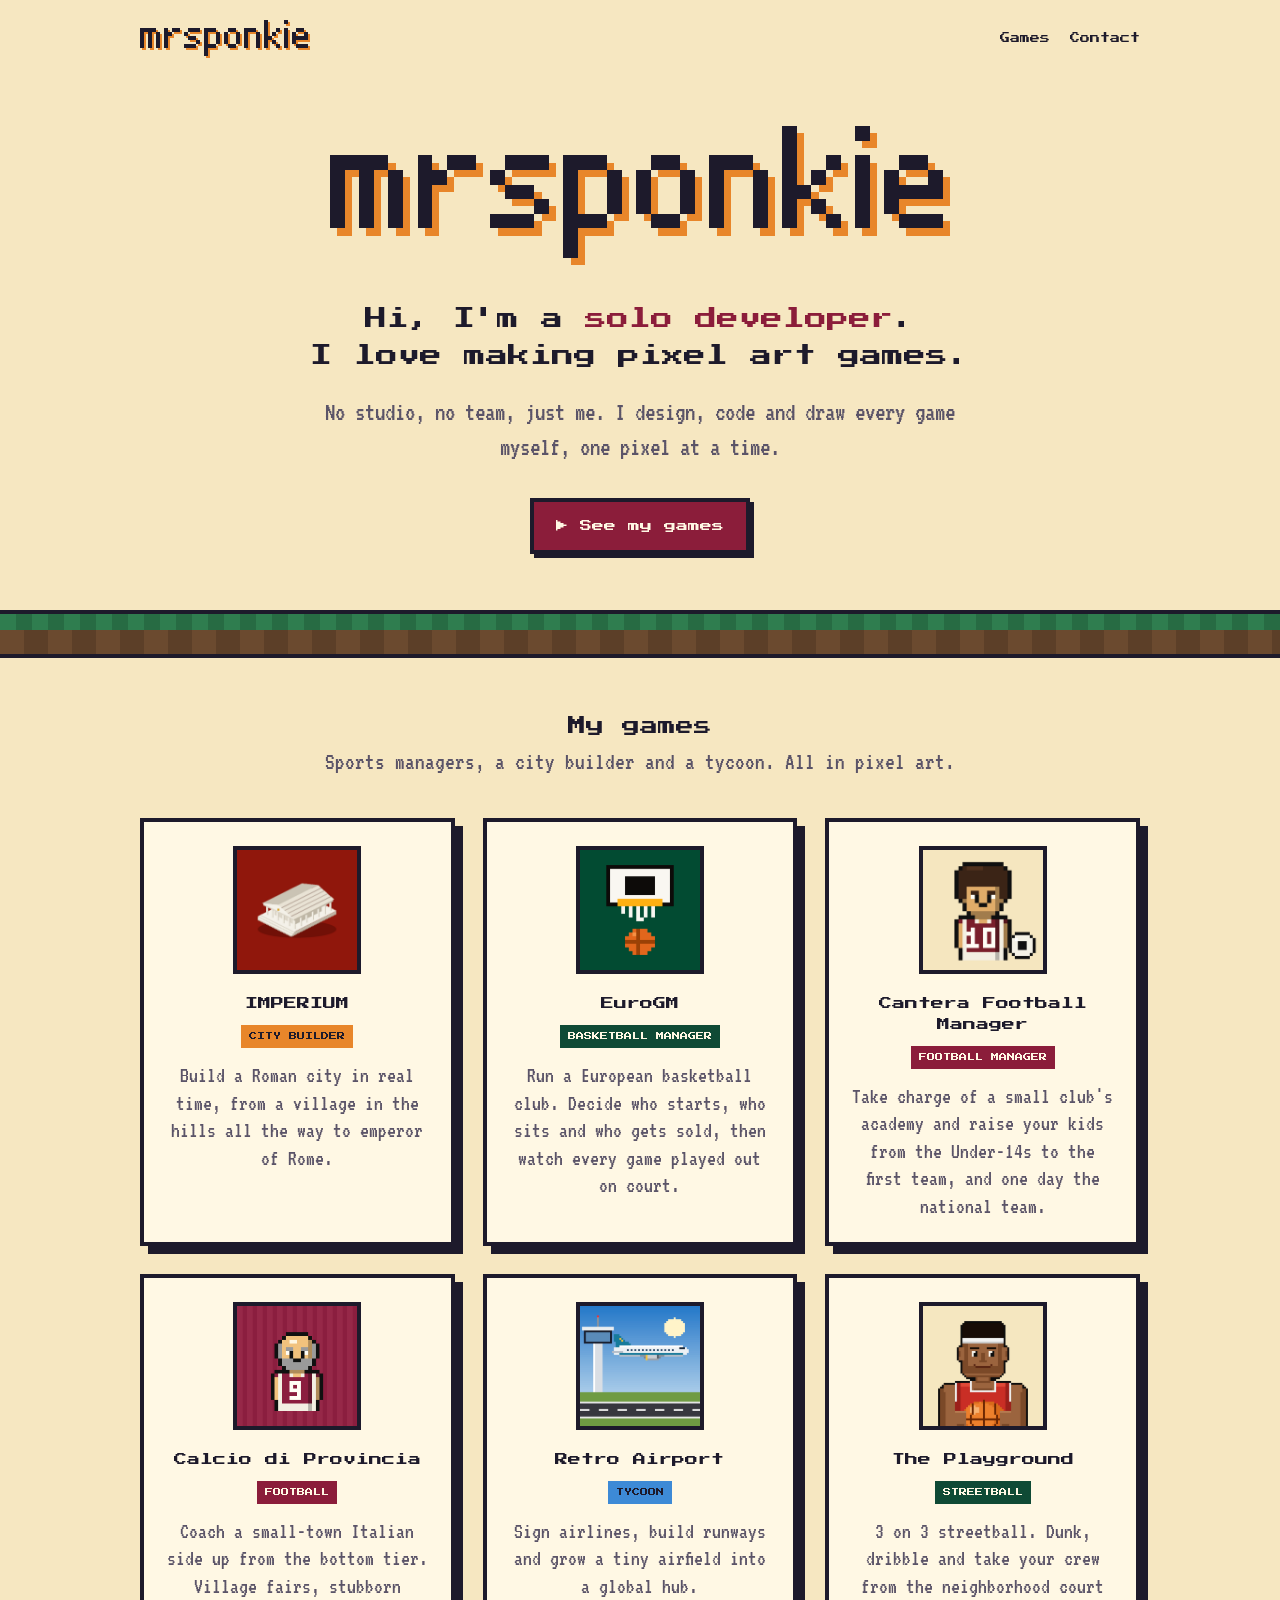
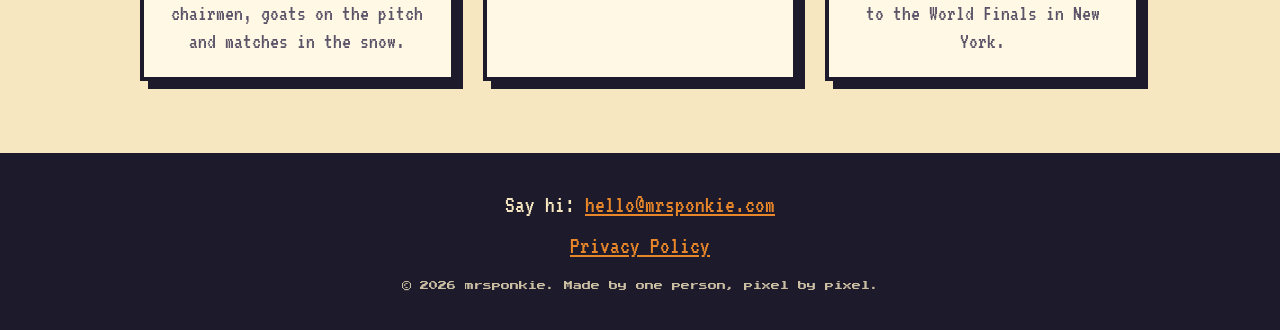
==== commit d2abb3ba: "feat: Rebuild site in pixel art with games showcase New home: pixel art logo, solo developer intro a" ====
--- a/index.html
+++ b/index.html
@@ -3,521 +3,104 @@
 <head>
     <meta charset="UTF-8">
     <meta name="viewport" content="width=device-width, initial-scale=1.0">
-    <meta name="description" content="Discover fun and innovative apps by mrsponkie - Browser games, Android & iOS apps crafted with passion.">
-    <meta name="keywords" content="mrsponkie, indie developer, browser games, mobile apps, Android, iOS">
+    <meta name="description" content="mrsponkie is a solo developer making pixel art games: IMPERIUM, EuroGM, Cantera Football Manager, Calcio di Provincia, Retro Airport and The Playground.">
     <meta name="author" content="mrsponkie">
 
-    <!-- Open Graph / Social Media -->
-    <meta property="og:title" content="mrsponkie - Fun & Innovative Apps">
-    <meta property="og:description" content="Discover browser games and mobile apps crafted with passion by an indie developer.">
+    <meta property="og:title" content="mrsponkie | Pixel art games by a solo developer">
+    <meta property="og:description" content="One developer, a lot of pixels. Sports managers, city builders and tycoon games in pixel art.">
     <meta property="og:type" content="website">
     <meta property="og:url" content="https://mrsponkie.com">
+    <meta property="og:image" content="https://mrsponkie.com/icons/the-playground.png">
 
-    <title>mrsponkie | Fun & Innovative Apps</title>
+    <title>mrsponkie | Pixel art games by a solo developer</title>
 
-    <!-- Google Fonts -->
+    <link rel="canonical" href="https://mrsponkie.com/">
+    <link rel="icon" type="image/svg+xml" href="favicon.svg">
+
     <link rel="preconnect" href="https://fonts.googleapis.com">
     <link rel="preconnect" href="https://fonts.gstatic.com" crossorigin>
-    <link href="https://fonts.googleapis.com/css2?family=Inter:wght@300;400;500;600;700&family=Poppins:wght@400;500;600;700&display=swap" rel="stylesheet">
+    <link href="https://fonts.googleapis.com/css2?family=Press+Start+2P&family=VT323&display=swap" rel="stylesheet">
 
-    <!-- Stylesheet -->
     <link rel="stylesheet" href="styles.css">
 </head>
 <body>
-    <!-- Navigation -->
-    <nav class="navbar">
-        <div class="container nav-container">
-            <a href="#" class="logo">
-                <span class="logo-icon">🎮</span>
-                <span class="logo-text">mrsponkie</span>
-            </a>
-            <button class="nav-toggle" aria-label="Toggle navigation">
-                <span></span>
-                <span></span>
-                <span></span>
-            </button>
-            <ul class="nav-menu">
-                <li><a href="#apps">Apps</a></li>
-                <li><a href="#roadmap">Roadmap</a></li>
-                <li><a href="#blog">Blog</a></li>
+    <header class="top">
+        <div class="wrap">
+            <a href="/" class="top-logo"><img src="logo.svg" alt="mrsponkie" width="170" height="38"></a>
+            <ul class="top-nav">
+                <li><a href="#games">Games</a></li>
                 <li><a href="#contact">Contact</a></li>
             </ul>
         </div>
-    </nav>
+    </header>
 
-    <!-- Hero Section -->
-    <section class="hero">
-        <div class="container hero-container">
-            <div class="hero-content">
-                <span class="hero-badge">👋 Hey there, nice to meet you!</span>
-                <h1 class="hero-title">
-                    Discover <span class="gradient-text">fun & innovative</span> apps by mrsponkie
-                </h1>
-                <p class="hero-subtitle">
-                    I'm an indie developer who loves turning ideas into playful experiences.
-                    From browser games to mobile apps, I craft digital stuff that (hopefully) makes your day a little better.
+    <main>
+        <section class="hero">
+            <div class="wrap">
+                <img class="hero-logo" src="logo.svg" alt="mrsponkie" width="620" height="140">
+                <h1>Hi, I'm a <span>solo developer</span>.<br>I love making pixel art games.</h1>
+                <p>
+                    No studio, no team, just me. I design, code and draw every game myself,
+                    one pixel at a time.
                 </p>
-                <div class="hero-cta">
-                    <a href="#apps" class="btn btn-primary">Explore My Apps</a>
-                    <a href="#contact" class="btn btn-secondary">Say Hello</a>
-                </div>
-                <div class="hero-stats">
-                    <div class="stat">
-                        <span class="stat-number">5+</span>
-                        <span class="stat-label">Apps Released</span>
-                    </div>
-                    <div class="stat">
-                        <span class="stat-number">10K+</span>
-                        <span class="stat-label">Happy Users</span>
-                    </div>
-                    <div class="stat">
-                        <span class="stat-number">∞</span>
-                        <span class="stat-label">Coffee Consumed</span>
-                    </div>
-                </div>
+                <a href="#games" class="btn"><span class="blink">&#9654;</span> See my games</a>
             </div>
-            <div class="hero-visual">
-                <div class="floating-cards">
-                    <div class="floating-card card-1">🎯</div>
-                    <div class="floating-card card-2">📱</div>
-                    <div class="floating-card card-3">🚀</div>
-                    <div class="floating-card card-4">💡</div>
-                </div>
+            <div class="ground" aria-hidden="true"></div>
+        </section>
+
+        <section class="games" id="games">
+            <div class="wrap">
+                <h2 class="section-title">My games</h2>
+                <p class="section-sub">Sports managers, a city builder and a tycoon. All in pixel art.</p>
+
+                <ul class="grid">
+                    <li class="card">
+                        <img src="icons/imperium.png" alt="IMPERIUM app icon" width="128" height="128" loading="lazy">
+                        <h3>IMPERIUM</h3>
+                        <span class="tag builder">City builder</span>
+                        <p>Build a Roman city in real time, from a village in the hills all the way to emperor of Rome.</p>
+                    </li>
+                    <li class="card">
+                        <img src="icons/eurogm.png" alt="EuroGM app icon" width="128" height="128" loading="lazy">
+                        <h3>EuroGM</h3>
+                        <span class="tag">Basketball manager</span>
+                        <p>Run a European basketball club. Decide who starts, who sits and who gets sold, then watch every game played out on court.</p>
+                    </li>
+                    <li class="card">
+                        <img src="icons/cantera.png" alt="Cantera Football Manager app icon" width="128" height="128" loading="lazy">
+                        <h3>Cantera Football Manager</h3>
+                        <span class="tag football">Football manager</span>
+                        <p>Take charge of a small club's academy and raise your kids from the Under-14s to the first team, and one day the national team.</p>
+                    </li>
+                    <li class="card">
+                        <img src="icons/calcio-di-provincia.png" alt="Calcio di Provincia app icon" width="128" height="128" loading="lazy">
+                        <h3>Calcio di Provincia</h3>
+                        <span class="tag football">Football</span>
+                        <p>Coach a small-town Italian side up from the bottom tier. Village fairs, stubborn chairmen, goats on the pitch and matches in the snow.</p>
+                    </li>
+                    <li class="card">
+                        <img src="icons/retro-airport.png" alt="Retro Airport app icon" width="128" height="128" loading="lazy">
+                        <h3>Retro Airport</h3>
+                        <span class="tag tycoon">Tycoon</span>
+                        <p>Sign airlines, build runways and grow a tiny airfield into a global hub.</p>
+                    </li>
+                    <li class="card">
+                        <img src="icons/the-playground.png" alt="The Playground app icon" width="128" height="128" loading="lazy">
+                        <h3>The Playground</h3>
+                        <span class="tag">Streetball</span>
+                        <p>3 on 3 streetball. Dunk, dribble and take your crew from the neighborhood court to the World Finals in New York.</p>
+                    </li>
+                </ul>
             </div>
-        </div>
-        <div class="hero-wave">
-            <svg viewBox="0 0 1440 120" fill="none" xmlns="http://www.w3.org/2000/svg">
-                <path d="M0 120L60 105C120 90 240 60 360 45C480 30 600 30 720 37.5C840 45 960 60 1080 67.5C1200 75 1320 75 1380 75L1440 75V120H1380C1320 120 1200 120 1080 120C960 120 840 120 720 120C600 120 480 120 360 120C240 120 120 120 60 120H0Z" fill="white"/>
-            </svg>
-        </div>
-    </section>
+        </section>
+    </main>
 
-    <!-- Apps Section -->
-    <section id="apps" class="apps-section">
-        <div class="container">
-            <div class="section-header">
-                <span class="section-badge">🎨 My Creations</span>
-                <h2 class="section-title">Apps & Games</h2>
-                <p class="section-subtitle">
-                    Each project starts with a simple question: "Wouldn't it be cool if...?"
-                    Here's what happened when I tried to answer that.
-                </p>
-            </div>
-
-            <div class="apps-grid">
-                <!-- App Card 1 -->
-                <div class="app-card">
-                    <div class="app-card-image">
-                        <div class="app-placeholder-img game">🎮</div>
-                        <span class="app-badge browser">Browser Game</span>
-                    </div>
-                    <div class="app-card-content">
-                        <h3 class="app-title">Pixel Quest</h3>
-                        <p class="app-description">
-                            A retro-style adventure game where every pixel tells a story.
-                            Explore, collect, and have fun!
-                        </p>
-                        <div class="app-tags">
-                            <span class="tag">Adventure</span>
-                            <span class="tag">Retro</span>
-                            <span class="tag">Free</span>
-                        </div>
-                        <div class="app-links">
-                            <a href="#" class="btn btn-small btn-primary">Play Now</a>
-                            <a href="#" class="btn btn-small btn-outline">Learn More</a>
-                        </div>
-                    </div>
-                </div>
-
-                <!-- App Card 2 -->
-                <div class="app-card">
-                    <div class="app-card-image">
-                        <div class="app-placeholder-img mobile">📊</div>
-                        <span class="app-badge mobile">iOS & Android</span>
-                    </div>
-                    <div class="app-card-content">
-                        <h3 class="app-title">HabitFlow</h3>
-                        <p class="app-description">
-                            Build better habits without the guilt. Track your progress
-                            with a friendly nudge, not a drill sergeant.
-                        </p>
-                        <div class="app-tags">
-                            <span class="tag">Productivity</span>
-                            <span class="tag">Habits</span>
-                            <span class="tag">Free</span>
-                        </div>
-                        <div class="app-links">
-                            <a href="#" class="btn btn-small btn-primary">
-                                <span class="btn-icon">🍎</span> App Store
-                            </a>
-                            <a href="#" class="btn btn-small btn-outline">
-                                <span class="btn-icon">🤖</span> Play Store
-                            </a>
-                        </div>
-                    </div>
-                </div>
-
-                <!-- App Card 3 -->
-                <div class="app-card">
-                    <div class="app-card-image">
-                        <div class="app-placeholder-img game">🧩</div>
-                        <span class="app-badge browser">Browser Game</span>
-                    </div>
-                    <div class="app-card-content">
-                        <h3 class="app-title">Mind Maze</h3>
-                        <p class="app-description">
-                            Puzzles that make you go "Aha!" – and occasionally "Why didn't I see that?!"
-                            Perfect for quick brain breaks.
-                        </p>
-                        <div class="app-tags">
-                            <span class="tag">Puzzle</span>
-                            <span class="tag">Casual</span>
-                            <span class="tag">Free</span>
-                        </div>
-                        <div class="app-links">
-                            <a href="#" class="btn btn-small btn-primary">Play Now</a>
-                            <a href="#" class="btn btn-small btn-outline">Learn More</a>
-                        </div>
-                    </div>
-                </div>
-
-                <!-- App Card 4 -->
-                <div class="app-card">
-                    <div class="app-card-image">
-                        <div class="app-placeholder-img mobile">✨</div>
-                        <span class="app-badge mobile">iOS & Android</span>
-                    </div>
-                    <div class="app-card-content">
-                        <h3 class="app-title">DreamJournal</h3>
-                        <p class="app-description">
-                            Capture your dreams before they fade away. AI-powered insights
-                            help you discover patterns you never noticed.
-                        </p>
-                        <div class="app-tags">
-                            <span class="tag">Lifestyle</span>
-                            <span class="tag">AI</span>
-                            <span class="tag">Premium</span>
-                        </div>
-                        <div class="app-links">
-                            <a href="#" class="btn btn-small btn-primary">
-                                <span class="btn-icon">🍎</span> App Store
-                            </a>
-                            <a href="#" class="btn btn-small btn-outline">
-                                <span class="btn-icon">🤖</span> Play Store
-                            </a>
-                        </div>
-                    </div>
-                </div>
-            </div>
-
-            <div class="apps-cta">
-                <p>More apps brewing in my digital kitchen... ☕</p>
-            </div>
-        </div>
-    </section>
-
-    <!-- Roadmap Section -->
-    <section id="roadmap" class="roadmap-section">
-        <div class="container">
-            <div class="section-header">
-                <span class="section-badge">🗺️ The Journey</span>
-                <h2 class="section-title">Roadmap & Future Projects</h2>
-                <p class="section-subtitle">
-                    Peek behind the curtain! Here's what I'm cooking up and what's on my horizon.
-                    (Spoiler: It's gonna be fun.)
-                </p>
-            </div>
-
-            <div class="roadmap-timeline">
-                <!-- In Progress -->
-                <div class="roadmap-item in-progress">
-                    <div class="roadmap-marker">
-                        <span class="marker-icon">🔨</span>
-                    </div>
-                    <div class="roadmap-content">
-                        <span class="roadmap-status">In Progress</span>
-                        <h3 class="roadmap-title">SpaceTrader 2.0</h3>
-                        <p class="roadmap-description">
-                            A complete overhaul of my space trading game with multiplayer support,
-                            new galaxies to explore, and an economy that actually makes sense (unlike real life).
-                        </p>
-                        <div class="roadmap-progress">
-                            <div class="progress-bar">
-                                <div class="progress-fill" style="width: 65%"></div>
-                            </div>
-                            <span class="progress-text">65% complete</span>
-                        </div>
-                    </div>
-                </div>
-
-                <!-- Coming Soon -->
-                <div class="roadmap-item coming-soon">
-                    <div class="roadmap-marker">
-                        <span class="marker-icon">🎯</span>
-                    </div>
-                    <div class="roadmap-content">
-                        <span class="roadmap-status">Coming Soon</span>
-                        <h3 class="roadmap-title">FocusMode App</h3>
-                        <p class="roadmap-description">
-                            A minimalist focus timer that gamifies deep work. Earn points, unlock themes,
-                            and compete with friends. Because why not make productivity fun?
-                        </p>
-                        <div class="roadmap-tags">
-                            <span class="tag">iOS</span>
-                            <span class="tag">Android</span>
-                            <span class="tag">Q1 2025</span>
-                        </div>
-                    </div>
-                </div>
-
-                <!-- Exploring -->
-                <div class="roadmap-item exploring">
-                    <div class="roadmap-marker">
-                        <span class="marker-icon">💭</span>
-                    </div>
-                    <div class="roadmap-content">
-                        <span class="roadmap-status">Exploring Ideas</span>
-                        <h3 class="roadmap-title">AR Treasure Hunt</h3>
-                        <p class="roadmap-description">
-                            Imagine Pokemon Go meets escape rooms. Hide virtual treasures in real locations
-                            for friends to find. Still figuring out the "not getting lost" part.
-                        </p>
-                        <div class="roadmap-tags">
-                            <span class="tag">AR</span>
-                            <span class="tag">Mobile</span>
-                            <span class="tag">Concept</span>
-                        </div>
-                    </div>
-                </div>
-
-                <!-- Future Vision -->
-                <div class="roadmap-item future">
-                    <div class="roadmap-marker">
-                        <span class="marker-icon">🌟</span>
-                    </div>
-                    <div class="roadmap-content">
-                        <span class="roadmap-status">Future Vision</span>
-                        <h3 class="roadmap-title">Open Source Tools</h3>
-                        <p class="roadmap-description">
-                            Planning to release some of my development tools and game components
-                            as open source. Sharing is caring, right?
-                        </p>
-                        <div class="roadmap-tags">
-                            <span class="tag">Open Source</span>
-                            <span class="tag">Developer Tools</span>
-                        </div>
-                    </div>
-                </div>
-            </div>
-
-            <div class="roadmap-cta">
-                <p>Got a cool idea? <a href="#contact">Let's chat!</a> I love hearing from fellow dreamers.</p>
-            </div>
-        </div>
-    </section>
-
-    <!-- Blog Section -->
-    <section id="blog" class="blog-section">
-        <div class="container">
-            <div class="section-header">
-                <span class="section-badge">📝 Fresh from the Keyboard</span>
-                <h2 class="section-title">Blog & Updates</h2>
-                <p class="section-subtitle">
-                    Development diaries, release notes, and random thoughts about making stuff.
-                    No corporate speak, just honest dev talk.
-                </p>
-            </div>
-
-            <div class="blog-grid">
-                <!-- Blog Post 1 -->
-                <article class="blog-card featured">
-                    <div class="blog-card-image">
-                        <div class="blog-placeholder-img">🚀</div>
-                        <span class="blog-category">Release</span>
-                    </div>
-                    <div class="blog-card-content">
-                        <time class="blog-date">December 10, 2024</time>
-                        <h3 class="blog-title">HabitFlow 2.0 is Here!</h3>
-                        <p class="blog-excerpt">
-                            After months of tweaking, testing, and drinking way too much coffee,
-                            the big update is finally live. Here's everything that's new...
-                        </p>
-                        <a href="#" class="blog-link">Read more →</a>
-                    </div>
-                </article>
-
-                <!-- Blog Post 2 -->
-                <article class="blog-card">
-                    <div class="blog-card-image">
-                        <div class="blog-placeholder-img">💡</div>
-                        <span class="blog-category">Dev Diary</span>
-                    </div>
-                    <div class="blog-card-content">
-                        <time class="blog-date">November 28, 2024</time>
-                        <h3 class="blog-title">Why I Rewrote Everything (Again)</h3>
-                        <p class="blog-excerpt">
-                            Sometimes the best way forward is to throw it all away and start fresh.
-                            Here's what I learned from my third rewrite...
-                        </p>
-                        <a href="#" class="blog-link">Read more →</a>
-                    </div>
-                </article>
-
-                <!-- Blog Post 3 -->
-                <article class="blog-card">
-                    <div class="blog-card-image">
-                        <div class="blog-placeholder-img">🎮</div>
-                        <span class="blog-category">Behind the Scenes</span>
-                    </div>
-                    <div class="blog-card-content">
-                        <time class="blog-date">November 15, 2024</time>
-                        <h3 class="blog-title">Making Games Fun (The Hard Part)</h3>
-                        <p class="blog-excerpt">
-                            Anyone can make a game that works. Making one that's actually fun?
-                            That's where things get interesting...
-                        </p>
-                        <a href="#" class="blog-link">Read more →</a>
-                    </div>
-                </article>
-            </div>
-
-            <div class="blog-cta">
-                <a href="#" class="btn btn-outline">View All Posts</a>
-            </div>
-        </div>
-    </section>
-
-    <!-- Contact Section -->
-    <section id="contact" class="contact-section">
-        <div class="container">
-            <div class="contact-wrapper">
-                <div class="contact-info">
-                    <span class="section-badge">💬 Let's Connect</span>
-                    <h2 class="section-title">Get in Touch</h2>
-                    <p class="contact-description">
-                        Whether you want to collaborate, have feedback on my apps, or just want to
-                        say hi – I'd love to hear from you! I read every message (yes, really).
-                    </p>
-
-                    <div class="contact-methods">
-                        <div class="contact-method">
-                            <span class="method-icon">📧</span>
-                            <div class="method-details">
-                                <span class="method-label">Email</span>
-                                <a href="mailto:hello@mrsponkie.com">hello@mrsponkie.com</a>
-                            </div>
-                        </div>
-                        <div class="contact-method">
-                            <span class="method-icon">🐦</span>
-                            <div class="method-details">
-                                <span class="method-label">Twitter / X</span>
-                                <a href="https://twitter.com/mrsponkie" target="_blank" rel="noopener">@mrsponkie</a>
-                            </div>
-                        </div>
-                        <div class="contact-method">
-                            <span class="method-icon">💼</span>
-                            <div class="method-details">
-                                <span class="method-label">LinkedIn</span>
-                                <a href="https://linkedin.com/in/mrsponkie" target="_blank" rel="noopener">/in/mrsponkie</a>
-                            </div>
-                        </div>
-                    </div>
-
-                    <div class="social-links">
-                        <a href="https://github.com/mrsponkie" target="_blank" rel="noopener" class="social-link" aria-label="GitHub">
-                            <svg viewBox="0 0 24 24" fill="currentColor"><path d="M12 0C5.37 0 0 5.37 0 12c0 5.31 3.435 9.795 8.205 11.385.6.105.825-.255.825-.57 0-.285-.015-1.23-.015-2.235-3.015.555-3.795-.735-4.035-1.41-.135-.345-.72-1.41-1.23-1.695-.42-.225-1.02-.78-.015-.795.945-.015 1.62.87 1.845 1.23 1.08 1.815 2.805 1.305 3.495.99.105-.78.42-1.305.765-1.605-2.67-.3-5.46-1.335-5.46-5.925 0-1.305.465-2.385 1.23-3.225-.12-.3-.54-1.53.12-3.18 0 0 1.005-.315 3.3 1.23.96-.27 1.98-.405 3-.405s2.04.135 3 .405c2.295-1.56 3.3-1.23 3.3-1.23.66 1.65.24 2.88.12 3.18.765.84 1.23 1.905 1.23 3.225 0 4.605-2.805 5.625-5.475 5.925.435.375.81 1.095.81 2.22 0 1.605-.015 2.895-.015 3.3 0 .315.225.69.825.57A12.02 12.02 0 0024 12c0-6.63-5.37-12-12-12z"/></svg>
-                        </a>
-                        <a href="https://twitter.com/mrsponkie" target="_blank" rel="noopener" class="social-link" aria-label="Twitter">
-                            <svg viewBox="0 0 24 24" fill="currentColor"><path d="M18.244 2.25h3.308l-7.227 8.26 8.502 11.24H16.17l-5.214-6.817L4.99 21.75H1.68l7.73-8.835L1.254 2.25H8.08l4.713 6.231zm-1.161 17.52h1.833L7.084 4.126H5.117z"/></svg>
-                        </a>
-                        <a href="https://discord.gg/mrsponkie" target="_blank" rel="noopener" class="social-link" aria-label="Discord">
-                            <svg viewBox="0 0 24 24" fill="currentColor"><path d="M20.317 4.37a19.791 19.791 0 00-4.885-1.515.074.074 0 00-.079.037c-.21.375-.444.864-.608 1.25a18.27 18.27 0 00-5.487 0 12.64 12.64 0 00-.617-1.25.077.077 0 00-.079-.037A19.736 19.736 0 003.677 4.37a.07.07 0 00-.032.027C.533 9.046-.32 13.58.099 18.057a.082.082 0 00.031.057 19.9 19.9 0 005.993 3.03.078.078 0 00.084-.028c.462-.63.874-1.295 1.226-1.994a.076.076 0 00-.041-.106 13.107 13.107 0 01-1.872-.892.077.077 0 01-.008-.128 10.2 10.2 0 00.372-.292.074.074 0 01.077-.01c3.928 1.793 8.18 1.793 12.062 0a.074.074 0 01.078.01c.12.098.246.198.373.292a.077.077 0 01-.006.127 12.299 12.299 0 01-1.873.892.077.077 0 00-.041.107c.36.698.772 1.362 1.225 1.993a.076.076 0 00.084.028 19.839 19.839 0 006.002-3.03.077.077 0 00.032-.054c.5-5.177-.838-9.674-3.549-13.66a.061.061 0 00-.031-.03zM8.02 15.33c-1.183 0-2.157-1.085-2.157-2.419 0-1.333.956-2.419 2.157-2.419 1.21 0 2.176 1.096 2.157 2.42 0 1.333-.956 2.418-2.157 2.418zm7.975 0c-1.183 0-2.157-1.085-2.157-2.419 0-1.333.955-2.419 2.157-2.419 1.21 0 2.176 1.096 2.157 2.42 0 1.333-.946 2.418-2.157 2.418z"/></svg>
-                        </a>
-                    </div>
-                </div>
-
-                <div class="contact-form-wrapper">
-                    <form class="contact-form" id="contactForm">
-                        <div class="form-group">
-                            <label for="name">Your Name</label>
-                            <input type="text" id="name" name="name" placeholder="What should I call you?" required>
-                        </div>
-                        <div class="form-group">
-                            <label for="email">Email</label>
-                            <input type="email" id="email" name="email" placeholder="your@email.com" required>
-                        </div>
-                        <div class="form-group">
-                            <label for="subject">Subject</label>
-                            <select id="subject" name="subject" required>
-                                <option value="">What's this about?</option>
-                                <option value="feedback">App Feedback</option>
-                                <option value="collaboration">Collaboration</option>
-                                <option value="bug">Bug Report</option>
-                                <option value="business">Business Inquiry</option>
-                                <option value="other">Just Saying Hi!</option>
-                            </select>
-                        </div>
-                        <div class="form-group">
-                            <label for="message">Message</label>
-                            <textarea id="message" name="message" rows="5" placeholder="Tell me what's on your mind..." required></textarea>
-                        </div>
-                        <button type="submit" class="btn btn-primary btn-full">
-                            Send Message <span class="btn-icon">✨</span>
-                        </button>
-                        <p class="form-note">I usually respond within 24-48 hours. Pinky promise!</p>
-                    </form>
-                </div>
-            </div>
-        </div>
-    </section>
-
-    <!-- Footer -->
-    <footer class="footer">
-        <div class="container">
-            <div class="footer-content">
-                <div class="footer-brand">
-                    <a href="#" class="logo">
-                        <span class="logo-icon">🎮</span>
-                        <span class="logo-text">mrsponkie</span>
-                    </a>
-                    <p class="footer-tagline">Making apps that spark joy, one line of code at a time.</p>
-                </div>
-
-                <div class="footer-links">
-                    <div class="footer-column">
-                        <h4>Explore</h4>
-                        <ul>
-                            <li><a href="#apps">Apps</a></li>
-                            <li><a href="#roadmap">Roadmap</a></li>
-                            <li><a href="#blog">Blog</a></li>
-                        </ul>
-                    </div>
-                    <div class="footer-column">
-                        <h4>Connect</h4>
-                        <ul>
-                            <li><a href="#contact">Contact</a></li>
-                            <li><a href="https://twitter.com/mrsponkie" target="_blank" rel="noopener">Twitter</a></li>
-                            <li><a href="https://github.com/mrsponkie" target="_blank" rel="noopener">GitHub</a></li>
-                        </ul>
-                    </div>
-                    <div class="footer-column">
-                        <h4>Legal</h4>
-                        <ul>
-                            <li><a href="privacy.html">Privacy Policy</a></li>
-                            <li><a href="#terms">Terms of Use</a></li>
-                        </ul>
-                    </div>
-                </div>
-            </div>
-
-            <div class="footer-bottom">
-                <p>&copy; 2024 mrsponkie. Built with ☕ and curiosity.</p>
-                <p class="footer-easter-egg">You found the footer! Here's a virtual high-five 🖐️</p>
-            </div>
+    <footer class="footer" id="contact">
+        <div class="wrap">
+            <p>Say hi: <a href="mailto:hello@mrsponkie.com">hello@mrsponkie.com</a></p>
+            <p><a href="privacy.html">Privacy Policy</a></p>
+            <p class="small">&copy; 2026 mrsponkie. Made by one person, pixel by pixel.</p>
         </div>
     </footer>
-
-    <!-- Scripts -->
-    <script src="script.js"></script>
 </body>
 </html>
--- a/styles.css
+++ b/styles.css
@@ -1,72 +1,18 @@
-/* ===================================
-   CSS Variables & Root Styles
-   =================================== */
 :root {
-    /* Pastel Color Palette */
-    --color-primary: #7C3AED;
-    --color-primary-light: #A78BFA;
-    --color-primary-dark: #5B21B6;
-
-    --color-secondary: #EC4899;
-    --color-secondary-light: #F472B6;
-
-    --color-accent: #06B6D4;
-    --color-accent-light: #67E8F9;
-
-    /* Pastel backgrounds */
-    --color-bg-primary: #FAFAFA;
-    --color-bg-secondary: #F5F3FF;
-    --color-bg-tertiary: #FDF2F8;
-    --color-bg-accent: #ECFEFF;
-
-    /* Text colors */
-    --color-text-primary: #1F2937;
-    --color-text-secondary: #4B5563;
-    --color-text-muted: #9CA3AF;
-    --color-text-light: #FFFFFF;
-
-    /* Gradients */
-    --gradient-primary: linear-gradient(135deg, #7C3AED 0%, #EC4899 100%);
-    --gradient-secondary: linear-gradient(135deg, #06B6D4 0%, #7C3AED 100%);
-    --gradient-hero: linear-gradient(135deg, #F5F3FF 0%, #FDF2F8 50%, #ECFEFF 100%);
-
-    /* Shadows */
-    --shadow-sm: 0 1px 2px rgba(0, 0, 0, 0.05);
-    --shadow-md: 0 4px 6px -1px rgba(0, 0, 0, 0.1);
-    --shadow-lg: 0 10px 15px -3px rgba(0, 0, 0, 0.1);
-    --shadow-xl: 0 20px 25px -5px rgba(0, 0, 0, 0.1);
-    --shadow-glow: 0 0 40px rgba(124, 58, 237, 0.15);
-
-    /* Spacing */
-    --spacing-xs: 0.25rem;
-    --spacing-sm: 0.5rem;
-    --spacing-md: 1rem;
-    --spacing-lg: 1.5rem;
-    --spacing-xl: 2rem;
-    --spacing-2xl: 3rem;
-    --spacing-3xl: 4rem;
-
-    /* Border radius */
-    --radius-sm: 0.375rem;
-    --radius-md: 0.5rem;
-    --radius-lg: 1rem;
-    --radius-xl: 1.5rem;
-    --radius-full: 9999px;
-
-    /* Transitions */
-    --transition-fast: 150ms ease;
-    --transition-normal: 250ms ease;
-    --transition-slow: 350ms ease;
-
-    /* Typography */
-    --font-sans: 'Inter', -apple-system, BlinkMacSystemFont, 'Segoe UI', Roboto, sans-serif;
-    --font-display: 'Poppins', var(--font-sans);
-}
-
-/* ===================================
-   Reset & Base Styles
-   =================================== */
-*, *::before, *::after {
+    --cream: #f6e7c1;
+    --paper: #fff8e4;
+    --ink: #1d1a2b;
+    --muted: #5b5468;
+    --maroon: #8b1d3a;
+    --orange: #e8862a;
+    --green: #0f4a35;
+    --sky: #3d8ad6;
+    --px: 4px;
+    --font-pixel: 'Press Start 2P', 'Courier New', monospace;
+    --font-body: 'VT323', 'Courier New', monospace;
+}
+
+* {
     box-sizing: border-box;
     margin: 0;
     padding: 0;
@@ -74,1217 +20,337 @@
 
 html {
     scroll-behavior: smooth;
-    font-size: 16px;
 }
 
 body {
-    font-family: var(--font-sans);
-    color: var(--color-text-primary);
-    background-color: var(--color-bg-primary);
-    line-height: 1.6;
-    -webkit-font-smoothing: antialiased;
-    -moz-osx-font-smoothing: grayscale;
+    background: var(--cream);
+    color: var(--ink);
+    font-family: var(--font-body);
+    font-size: 24px;
+    line-height: 1.35;
+    -webkit-font-smoothing: none;
+    min-height: 100vh;
+    display: flex;
+    flex-direction: column;
 }
 
 img {
+    display: block;
     max-width: 100%;
-    height: auto;
-    display: block;
 }
 
 a {
-    text-decoration: none;
-    color: inherit;
-    transition: color var(--transition-fast);
-}
-
-ul {
-    list-style: none;
-}
-
-button {
-    font-family: inherit;
-    cursor: pointer;
-    border: none;
-    background: none;
-}
-
-/* ===================================
-   Container & Layout
-   =================================== */
-.container {
+    color: var(--maroon);
+}
+
+a:hover {
+    color: var(--orange);
+}
+
+.wrap {
     width: 100%;
-    max-width: 1200px;
+    max-width: 1040px;
     margin: 0 auto;
-    padding: 0 var(--spacing-lg);
-}
-
-/* ===================================
-   Typography
-   =================================== */
-h1, h2, h3, h4, h5, h6 {
-    font-family: var(--font-display);
-    font-weight: 600;
-    line-height: 1.2;
-}
-
-.gradient-text {
-    background: var(--gradient-primary);
-    -webkit-background-clip: text;
-    -webkit-text-fill-color: transparent;
-    background-clip: text;
-}
-
-/* ===================================
-   Buttons
-   =================================== */
-.btn {
-    display: inline-flex;
-    align-items: center;
-    justify-content: center;
-    gap: var(--spacing-sm);
-    padding: 0.875rem 1.75rem;
-    font-size: 1rem;
-    font-weight: 500;
-    border-radius: var(--radius-full);
-    transition: all var(--transition-normal);
-    cursor: pointer;
-}
-
-.btn-primary {
-    background: var(--gradient-primary);
-    color: var(--color-text-light);
-    box-shadow: var(--shadow-md), 0 4px 14px rgba(124, 58, 237, 0.25);
-}
-
-.btn-primary:hover {
-    transform: translateY(-2px);
-    box-shadow: var(--shadow-lg), 0 6px 20px rgba(124, 58, 237, 0.35);
-}
-
-.btn-secondary {
-    background: var(--color-bg-primary);
-    color: var(--color-text-primary);
-    border: 2px solid var(--color-primary-light);
-}
-
-.btn-secondary:hover {
-    background: var(--color-bg-secondary);
-    border-color: var(--color-primary);
-}
-
-.btn-outline {
-    background: transparent;
-    color: var(--color-primary);
-    border: 2px solid var(--color-primary-light);
-}
-
-.btn-outline:hover {
-    background: var(--color-bg-secondary);
-    border-color: var(--color-primary);
-}
-
-.btn-small {
-    padding: 0.5rem 1rem;
-    font-size: 0.875rem;
-}
-
-.btn-full {
-    width: 100%;
-}
-
-.btn-icon {
-    font-size: 1.1em;
-}
-
-/* ===================================
-   Section Styles
-   =================================== */
-.section-header {
-    text-align: center;
-    max-width: 700px;
-    margin: 0 auto var(--spacing-3xl);
-}
-
-.section-badge {
-    display: inline-block;
-    padding: 0.5rem 1rem;
-    font-size: 0.875rem;
-    font-weight: 500;
-    color: var(--color-primary);
-    background: var(--color-bg-secondary);
-    border-radius: var(--radius-full);
-    margin-bottom: var(--spacing-md);
-}
-
-.section-title {
-    font-size: clamp(2rem, 5vw, 2.75rem);
-    margin-bottom: var(--spacing-md);
-    color: var(--color-text-primary);
-}
-
-.section-subtitle {
-    font-size: 1.125rem;
-    color: var(--color-text-secondary);
-    line-height: 1.7;
-}
-
-/* ===================================
-   Navigation
-   =================================== */
-.navbar {
-    position: fixed;
-    top: 0;
-    left: 0;
-    right: 0;
-    z-index: 1000;
-    background: rgba(255, 255, 255, 0.9);
-    backdrop-filter: blur(10px);
-    border-bottom: 1px solid rgba(0, 0, 0, 0.05);
-    transition: all var(--transition-normal);
-}
-
-.nav-container {
+    padding: 0 20px;
+}
+
+/* Header */
+.top {
+    padding: 20px 0;
+}
+
+.top .wrap {
     display: flex;
     align-items: center;
     justify-content: space-between;
-    height: 72px;
-}
-
-.logo {
+    gap: 16px;
+}
+
+.top-logo img {
+    width: 170px;
+    height: auto;
+}
+
+.top-nav {
     display: flex;
-    align-items: center;
-    gap: var(--spacing-sm);
-    font-family: var(--font-display);
-    font-weight: 700;
-    font-size: 1.25rem;
-}
-
-.logo-icon {
-    font-size: 1.5rem;
-}
-
-.logo-text {
-    background: var(--gradient-primary);
-    -webkit-background-clip: text;
-    -webkit-text-fill-color: transparent;
-    background-clip: text;
-}
-
-.nav-menu {
-    display: flex;
-    align-items: center;
-    gap: var(--spacing-xl);
-}
-
-.nav-menu a {
-    font-weight: 500;
-    color: var(--color-text-secondary);
-    transition: color var(--transition-fast);
-    position: relative;
-}
-
-.nav-menu a::after {
-    content: '';
-    position: absolute;
-    bottom: -4px;
-    left: 0;
-    width: 0;
-    height: 2px;
-    background: var(--gradient-primary);
-    border-radius: var(--radius-full);
-    transition: width var(--transition-normal);
-}
-
-.nav-menu a:hover {
-    color: var(--color-primary);
-}
-
-.nav-menu a:hover::after {
-    width: 100%;
-}
-
-.nav-toggle {
-    display: none;
-    flex-direction: column;
-    gap: 5px;
-    padding: 5px;
-}
-
-.nav-toggle span {
-    width: 25px;
-    height: 2px;
-    background: var(--color-text-primary);
-    border-radius: var(--radius-full);
-    transition: all var(--transition-normal);
-}
-
-/* ===================================
-   Hero Section
-   =================================== */
+    gap: 20px;
+    list-style: none;
+    font-family: var(--font-pixel);
+    font-size: 10px;
+}
+
+.top-nav a {
+    color: var(--ink);
+    text-decoration: none;
+    padding: 6px 0;
+    border-bottom: var(--px) solid transparent;
+}
+
+.top-nav a:hover {
+    border-bottom-color: var(--orange);
+}
+
+/* Hero */
 .hero {
-    min-height: 100vh;
-    background: var(--gradient-hero);
-    padding-top: 72px;
-    position: relative;
-    overflow: hidden;
-}
-
-.hero-container {
+    padding: 48px 0 0;
+    text-align: center;
+}
+
+.hero-logo {
+    width: min(620px, 100%);
+    height: auto;
+    margin: 0 auto 36px;
+}
+
+.hero h1 {
+    font-family: var(--font-pixel);
+    font-size: clamp(14px, 2.6vw, 22px);
+    line-height: 1.7;
+    font-weight: 400;
+    margin-bottom: 20px;
+}
+
+.hero h1 span {
+    color: var(--maroon);
+}
+
+.hero p {
+    max-width: 640px;
+    margin: 0 auto 32px;
+    font-size: 26px;
+    color: var(--muted);
+}
+
+.btn {
+    display: inline-block;
+    font-family: var(--font-pixel);
+    font-size: 12px;
+    color: var(--paper);
+    background: var(--maroon);
+    text-decoration: none;
+    padding: 16px 22px;
+    border: var(--px) solid var(--ink);
+    box-shadow: var(--px) var(--px) 0 var(--ink);
+}
+
+.btn:hover {
+    color: var(--paper);
+    background: var(--orange);
+    transform: translate(2px, 2px);
+    box-shadow: 2px 2px 0 var(--ink);
+}
+
+.btn .blink {
+    animation: blink 1s steps(1) infinite;
+}
+
+@keyframes blink {
+    50% { opacity: 0; }
+}
+
+/* Pixel skyline strip under the hero */
+.ground {
+    height: 48px;
+    margin-top: 56px;
+    background:
+        linear-gradient(var(--ink), var(--ink)) 0 0 / 100% var(--px) no-repeat,
+        repeating-linear-gradient(90deg, #2f7d4f 0 16px, #276b43 16px 32px) 0 var(--px) / 100% 16px no-repeat,
+        repeating-linear-gradient(90deg, #6b4a2f 0 24px, #5c3f28 24px 48px) 0 20px / 100% 28px no-repeat;
+    border-bottom: var(--px) solid var(--ink);
+}
+
+/* Games */
+.games {
+    padding: 56px 0 72px;
+}
+
+.section-title {
+    font-family: var(--font-pixel);
+    font-size: 18px;
+    font-weight: 400;
+    text-align: center;
+    margin-bottom: 8px;
+}
+
+.section-sub {
+    text-align: center;
+    color: var(--muted);
+    margin-bottom: 40px;
+}
+
+.grid {
     display: grid;
-    grid-template-columns: 1fr 1fr;
-    gap: var(--spacing-3xl);
-    align-items: center;
-    min-height: calc(100vh - 72px);
-    padding: var(--spacing-3xl) 0;
-}
-
-.hero-badge {
-    display: inline-block;
-    padding: 0.5rem 1rem;
-    font-size: 0.875rem;
-    font-weight: 500;
-    color: var(--color-primary);
-    background: white;
-    border-radius: var(--radius-full);
-    box-shadow: var(--shadow-sm);
-    margin-bottom: var(--spacing-lg);
-}
-
-.hero-title {
-    font-size: clamp(2.5rem, 6vw, 3.75rem);
-    margin-bottom: var(--spacing-lg);
-    line-height: 1.1;
-}
-
-.hero-subtitle {
-    font-size: 1.25rem;
-    color: var(--color-text-secondary);
-    margin-bottom: var(--spacing-xl);
-    line-height: 1.7;
-}
-
-.hero-cta {
-    display: flex;
-    gap: var(--spacing-md);
-    margin-bottom: var(--spacing-3xl);
-    flex-wrap: wrap;
-}
-
-.hero-stats {
-    display: flex;
-    gap: var(--spacing-2xl);
-}
-
-.stat {
+    grid-template-columns: repeat(3, 1fr);
+    gap: 28px;
+    list-style: none;
+}
+
+.card {
+    background: var(--paper);
+    border: var(--px) solid var(--ink);
+    box-shadow: 8px 8px 0 var(--ink);
+    padding: 24px 20px 22px;
+    text-align: center;
     display: flex;
     flex-direction: column;
-}
-
-.stat-number {
-    font-family: var(--font-display);
-    font-size: 2rem;
-    font-weight: 700;
-    background: var(--gradient-primary);
-    -webkit-background-clip: text;
-    -webkit-text-fill-color: transparent;
-    background-clip: text;
-}
-
-.stat-label {
-    font-size: 0.875rem;
-    color: var(--color-text-muted);
-}
-
-.hero-visual {
-    position: relative;
-    height: 400px;
-    display: flex;
     align-items: center;
-    justify-content: center;
-}
-
-.floating-cards {
-    position: relative;
-    width: 100%;
-    height: 100%;
-}
-
-.floating-card {
-    position: absolute;
-    width: 80px;
-    height: 80px;
-    background: white;
-    border-radius: var(--radius-xl);
-    box-shadow: var(--shadow-xl);
-    display: flex;
-    align-items: center;
-    justify-content: center;
-    font-size: 2.5rem;
-    animation: float 6s ease-in-out infinite;
-}
-
-.floating-card.card-1 {
-    top: 10%;
-    left: 20%;
-    animation-delay: 0s;
-}
-
-.floating-card.card-2 {
-    top: 30%;
-    right: 15%;
-    animation-delay: 1s;
-}
-
-.floating-card.card-3 {
-    bottom: 30%;
-    left: 10%;
-    animation-delay: 2s;
-}
-
-.floating-card.card-4 {
-    bottom: 15%;
-    right: 25%;
-    animation-delay: 3s;
-}
-
-@keyframes float {
-    0%, 100% { transform: translateY(0) rotate(0deg); }
-    50% { transform: translateY(-20px) rotate(5deg); }
-}
-
-.hero-wave {
-    position: absolute;
-    bottom: 0;
-    left: 0;
-    right: 0;
-    line-height: 0;
-}
-
-.hero-wave svg {
-    width: 100%;
-    height: auto;
-}
-
-/* ===================================
-   Apps Section
-   =================================== */
-.apps-section {
-    padding: var(--spacing-3xl) 0 calc(var(--spacing-3xl) * 2);
-    background: white;
-}
-
-.apps-grid {
-    display: grid;
-    grid-template-columns: repeat(auto-fit, minmax(280px, 1fr));
-    gap: var(--spacing-xl);
-}
-
-.app-card {
-    background: white;
-    border-radius: var(--radius-xl);
-    overflow: hidden;
-    box-shadow: var(--shadow-md);
-    transition: all var(--transition-normal);
-    border: 1px solid rgba(0, 0, 0, 0.05);
-}
-
-.app-card:hover {
-    transform: translateY(-8px);
-    box-shadow: var(--shadow-xl), var(--shadow-glow);
-}
-
-.app-card-image {
-    position: relative;
-    height: 180px;
-    background: var(--gradient-hero);
-    display: flex;
-    align-items: center;
-    justify-content: center;
-}
-
-.app-placeholder-img {
-    font-size: 4rem;
-    opacity: 0.9;
-}
-
-.app-placeholder-img.game {
-    background: var(--gradient-primary);
-    -webkit-background-clip: text;
-    -webkit-text-fill-color: transparent;
-    background-clip: text;
-}
-
-.app-placeholder-img.mobile {
-    background: var(--gradient-secondary);
-    -webkit-background-clip: text;
-    -webkit-text-fill-color: transparent;
-    background-clip: text;
-}
-
-.app-badge {
-    position: absolute;
-    top: var(--spacing-md);
-    right: var(--spacing-md);
-    padding: 0.25rem 0.75rem;
-    font-size: 0.75rem;
-    font-weight: 600;
-    border-radius: var(--radius-full);
-    background: white;
-    color: var(--color-primary);
-}
-
-.app-badge.browser {
-    background: var(--color-bg-secondary);
-    color: var(--color-primary);
-}
-
-.app-badge.mobile {
-    background: var(--color-bg-accent);
-    color: var(--color-accent);
-}
-
-.app-card-content {
-    padding: var(--spacing-lg);
-}
-
-.app-title {
-    font-size: 1.25rem;
-    margin-bottom: var(--spacing-sm);
-}
-
-.app-description {
-    color: var(--color-text-secondary);
-    font-size: 0.9375rem;
-    margin-bottom: var(--spacing-md);
+}
+
+.card img {
+    width: 128px;
+    height: 128px;
+    border: var(--px) solid var(--ink);
+    margin-bottom: 20px;
+}
+
+.card h3 {
+    font-family: var(--font-pixel);
+    font-size: 13px;
     line-height: 1.6;
-}
-
-.app-tags {
-    display: flex;
-    flex-wrap: wrap;
-    gap: var(--spacing-sm);
-    margin-bottom: var(--spacing-lg);
+    font-weight: 400;
+    margin-bottom: 10px;
 }
 
 .tag {
-    padding: 0.25rem 0.625rem;
-    font-size: 0.75rem;
-    font-weight: 500;
-    background: var(--color-bg-secondary);
-    color: var(--color-primary-dark);
-    border-radius: var(--radius-full);
-}
-
-.app-links {
-    display: flex;
-    gap: var(--spacing-sm);
-    flex-wrap: wrap;
-}
-
-.apps-cta {
-    text-align: center;
-    margin-top: var(--spacing-3xl);
-    color: var(--color-text-muted);
-    font-style: italic;
-}
-
-/* ===================================
-   Roadmap Section
-   =================================== */
-.roadmap-section {
-    padding: calc(var(--spacing-3xl) * 2) 0;
-    background: var(--color-bg-secondary);
-}
-
-.roadmap-timeline {
-    position: relative;
+    font-family: var(--font-pixel);
+    font-size: 8px;
+    text-transform: uppercase;
+    color: var(--paper);
+    background: var(--green);
+    padding: 6px 8px;
+    margin-bottom: 14px;
+}
+
+.tag.football { background: var(--maroon); }
+.tag.builder { background: var(--orange); color: var(--ink); }
+.tag.tycoon { background: var(--sky); color: var(--ink); }
+
+.card p {
+    font-size: 22px;
+    line-height: 1.25;
+    color: var(--muted);
+}
+
+/* Footer */
+.footer {
+    margin-top: auto;
+    background: var(--ink);
+    color: var(--cream);
+    padding: 36px 0;
+    text-align: center;
+}
+
+.footer p {
+    margin-bottom: 8px;
+}
+
+.footer a {
+    color: var(--orange);
+}
+
+.footer a:hover {
+    color: var(--paper);
+}
+
+.footer .small {
+    font-family: var(--font-pixel);
+    font-size: 9px;
+    line-height: 1.8;
+    margin: 16px 0 0;
+    opacity: 0.8;
+}
+
+/* Privacy page */
+.privacy {
+    padding: 32px 0 72px;
+}
+
+.privacy-head {
+    text-align: center;
+    margin-bottom: 32px;
+}
+
+.privacy-head .tag {
+    display: inline-block;
+}
+
+.privacy-head h1 {
+    font-family: var(--font-pixel);
+    font-size: clamp(18px, 4vw, 28px);
+    line-height: 1.5;
+    font-weight: 400;
+    margin-bottom: 10px;
+}
+
+.privacy-head p {
+    color: var(--muted);
+}
+
+.privacy-body {
     max-width: 800px;
     margin: 0 auto;
-}
-
-.roadmap-timeline::before {
-    content: '';
-    position: absolute;
-    left: 30px;
-    top: 0;
-    bottom: 0;
-    width: 2px;
-    background: linear-gradient(to bottom, var(--color-primary-light), var(--color-secondary-light));
-}
-
-.roadmap-item {
-    position: relative;
-    padding-left: 80px;
-    padding-bottom: var(--spacing-2xl);
-}
-
-.roadmap-item:last-child {
-    padding-bottom: 0;
-}
-
-.roadmap-marker {
-    position: absolute;
-    left: 10px;
-    width: 42px;
-    height: 42px;
-    background: white;
-    border-radius: 50%;
-    display: flex;
-    align-items: center;
-    justify-content: center;
-    box-shadow: var(--shadow-md);
-    z-index: 1;
-}
-
-.marker-icon {
-    font-size: 1.25rem;
-}
-
-.roadmap-content {
-    background: white;
-    padding: var(--spacing-lg);
-    border-radius: var(--radius-lg);
-    box-shadow: var(--shadow-sm);
-    transition: all var(--transition-normal);
-}
-
-.roadmap-content:hover {
-    box-shadow: var(--shadow-md);
-    transform: translateX(4px);
-}
-
-.roadmap-status {
+    background: var(--paper);
+    border: var(--px) solid var(--ink);
+    box-shadow: 8px 8px 0 var(--ink);
+    padding: 36px;
+}
+
+.privacy-body h2:first-of-type { margin-top: 24px; }
+
+.privacy-body h2 {
+    font-family: var(--font-pixel);
+    font-size: 13px;
+    line-height: 1.7;
+    font-weight: 400;
+    margin: 32px 0 12px;
+}
+
+.privacy-body p {
+    margin-bottom: 14px;
+}
+
+.privacy-body ul {
+    margin: 0 0 14px 28px;
+    list-style: square;
+}
+
+.privacy-body li {
+    margin-bottom: 8px;
+}
+
+.note {
+    background: var(--cream);
+    border-left: 8px solid var(--maroon);
+    padding: 16px 18px;
+    margin: 20px 0;
+}
+
+.note p {
+    margin: 0;
+}
+
+.back {
     display: inline-block;
-    padding: 0.25rem 0.75rem;
-    font-size: 0.75rem;
-    font-weight: 600;
-    border-radius: var(--radius-full);
-    margin-bottom: var(--spacing-sm);
-}
-
-.roadmap-item.in-progress .roadmap-status {
-    background: #DCFCE7;
-    color: #166534;
-}
-
-.roadmap-item.coming-soon .roadmap-status {
-    background: #FEF3C7;
-    color: #92400E;
-}
-
-.roadmap-item.exploring .roadmap-status {
-    background: #E0E7FF;
-    color: #3730A3;
-}
-
-.roadmap-item.future .roadmap-status {
-    background: #FCE7F3;
-    color: #9D174D;
-}
-
-.roadmap-title {
-    font-size: 1.25rem;
-    margin-bottom: var(--spacing-sm);
-}
-
-.roadmap-description {
-    color: var(--color-text-secondary);
-    font-size: 0.9375rem;
-    line-height: 1.6;
-    margin-bottom: var(--spacing-md);
-}
-
-.roadmap-progress {
-    display: flex;
-    align-items: center;
-    gap: var(--spacing-md);
-}
-
-.progress-bar {
-    flex: 1;
-    height: 8px;
-    background: var(--color-bg-secondary);
-    border-radius: var(--radius-full);
-    overflow: hidden;
-}
-
-.progress-fill {
-    height: 100%;
-    background: var(--gradient-primary);
-    border-radius: var(--radius-full);
-    transition: width 1s ease;
-}
-
-.progress-text {
-    font-size: 0.875rem;
-    font-weight: 500;
-    color: var(--color-primary);
-}
-
-.roadmap-tags {
-    display: flex;
-    flex-wrap: wrap;
-    gap: var(--spacing-sm);
-}
-
-.roadmap-cta {
-    text-align: center;
-    margin-top: var(--spacing-3xl);
-    font-size: 1.125rem;
-    color: var(--color-text-secondary);
-}
-
-.roadmap-cta a {
-    color: var(--color-primary);
-    font-weight: 500;
-}
-
-.roadmap-cta a:hover {
-    text-decoration: underline;
-}
-
-/* ===================================
-   Blog Section
-   =================================== */
-.blog-section {
-    padding: calc(var(--spacing-3xl) * 2) 0;
-    background: white;
-}
-
-.blog-grid {
-    display: grid;
-    grid-template-columns: repeat(3, 1fr);
-    gap: var(--spacing-xl);
-}
-
-.blog-card {
-    background: white;
-    border-radius: var(--radius-lg);
-    overflow: hidden;
-    box-shadow: var(--shadow-sm);
-    border: 1px solid rgba(0, 0, 0, 0.05);
-    transition: all var(--transition-normal);
-}
-
-.blog-card:hover {
-    box-shadow: var(--shadow-lg);
-    transform: translateY(-4px);
-}
-
-.blog-card.featured {
-    grid-column: span 1;
-}
-
-.blog-card-image {
-    position: relative;
-    height: 160px;
-    background: var(--gradient-hero);
-    display: flex;
-    align-items: center;
-    justify-content: center;
-}
-
-.blog-placeholder-img {
-    font-size: 3rem;
-}
-
-.blog-category {
-    position: absolute;
-    top: var(--spacing-md);
-    left: var(--spacing-md);
-    padding: 0.25rem 0.75rem;
-    font-size: 0.75rem;
-    font-weight: 600;
-    background: white;
-    color: var(--color-primary);
-    border-radius: var(--radius-full);
-}
-
-.blog-card-content {
-    padding: var(--spacing-lg);
-}
-
-.blog-date {
-    font-size: 0.8125rem;
-    color: var(--color-text-muted);
-    display: block;
-    margin-bottom: var(--spacing-sm);
-}
-
-.blog-title {
-    font-size: 1.125rem;
-    margin-bottom: var(--spacing-sm);
-    line-height: 1.4;
-}
-
-.blog-excerpt {
-    color: var(--color-text-secondary);
-    font-size: 0.9375rem;
-    line-height: 1.6;
-    margin-bottom: var(--spacing-md);
-}
-
-.blog-link {
-    font-weight: 500;
-    color: var(--color-primary);
-    transition: color var(--transition-fast);
-}
-
-.blog-link:hover {
-    color: var(--color-primary-dark);
-}
-
-.blog-cta {
-    text-align: center;
-    margin-top: var(--spacing-3xl);
-}
-
-/* ===================================
-   Contact Section
-   =================================== */
-.contact-section {
-    padding: calc(var(--spacing-3xl) * 2) 0;
-    background: var(--color-bg-tertiary);
-}
-
-.contact-wrapper {
-    display: grid;
-    grid-template-columns: 1fr 1fr;
-    gap: var(--spacing-3xl);
-    align-items: start;
-}
-
-.contact-info .section-badge {
-    background: white;
-}
-
-.contact-info .section-title {
-    text-align: left;
-}
-
-.contact-description {
-    color: var(--color-text-secondary);
-    font-size: 1.125rem;
-    line-height: 1.7;
-    margin-bottom: var(--spacing-xl);
-}
-
-.contact-methods {
-    display: flex;
-    flex-direction: column;
-    gap: var(--spacing-lg);
-    margin-bottom: var(--spacing-xl);
-}
-
-.contact-method {
-    display: flex;
-    align-items: center;
-    gap: var(--spacing-md);
-}
-
-.method-icon {
-    font-size: 1.5rem;
-    width: 48px;
-    height: 48px;
-    background: white;
-    border-radius: var(--radius-lg);
-    display: flex;
-    align-items: center;
-    justify-content: center;
-    box-shadow: var(--shadow-sm);
-}
-
-.method-details {
-    display: flex;
-    flex-direction: column;
-}
-
-.method-label {
-    font-size: 0.8125rem;
-    color: var(--color-text-muted);
-}
-
-.method-details a {
-    font-weight: 500;
-    color: var(--color-text-primary);
-}
-
-.method-details a:hover {
-    color: var(--color-primary);
-}
-
-.social-links {
-    display: flex;
-    gap: var(--spacing-md);
-}
-
-.social-link {
-    width: 44px;
-    height: 44px;
-    background: white;
-    border-radius: var(--radius-lg);
-    display: flex;
-    align-items: center;
-    justify-content: center;
-    box-shadow: var(--shadow-sm);
-    transition: all var(--transition-normal);
-}
-
-.social-link svg {
-    width: 20px;
-    height: 20px;
-    color: var(--color-text-secondary);
-    transition: color var(--transition-fast);
-}
-
-.social-link:hover {
-    background: var(--color-primary);
-    transform: translateY(-2px);
-    box-shadow: var(--shadow-md);
-}
-
-.social-link:hover svg {
-    color: white;
-}
-
-/* Contact Form */
-.contact-form-wrapper {
-    background: white;
-    padding: var(--spacing-xl);
-    border-radius: var(--radius-xl);
-    box-shadow: var(--shadow-lg);
-}
-
-.contact-form {
-    display: flex;
-    flex-direction: column;
-    gap: var(--spacing-lg);
-}
-
-.form-group {
-    display: flex;
-    flex-direction: column;
-    gap: var(--spacing-sm);
-}
-
-.form-group label {
-    font-weight: 500;
-    font-size: 0.9375rem;
-    color: var(--color-text-primary);
-}
-
-.form-group input,
-.form-group select,
-.form-group textarea {
-    padding: 0.875rem 1rem;
-    font-size: 1rem;
-    font-family: inherit;
-    border: 2px solid #E5E7EB;
-    border-radius: var(--radius-lg);
-    background: var(--color-bg-primary);
-    color: var(--color-text-primary);
-    transition: all var(--transition-fast);
-}
-
-.form-group input:focus,
-.form-group select:focus,
-.form-group textarea:focus {
-    outline: none;
-    border-color: var(--color-primary-light);
-    box-shadow: 0 0 0 3px rgba(124, 58, 237, 0.1);
-}
-
-.form-group input::placeholder,
-.form-group textarea::placeholder {
-    color: var(--color-text-muted);
-}
-
-.form-group textarea {
-    resize: vertical;
-    min-height: 120px;
-}
-
-.form-note {
-    text-align: center;
-    font-size: 0.875rem;
-    color: var(--color-text-muted);
-    margin-top: var(--spacing-sm);
-}
-
-/* ===================================
-   Footer
-   =================================== */
-.footer {
-    background: var(--color-text-primary);
-    color: var(--color-text-light);
-    padding: var(--spacing-3xl) 0 var(--spacing-xl);
-}
-
-.footer-content {
-    display: grid;
-    grid-template-columns: 1.5fr 2fr;
-    gap: var(--spacing-3xl);
-    margin-bottom: var(--spacing-3xl);
-}
-
-.footer-brand .logo {
-    margin-bottom: var(--spacing-md);
-}
-
-.footer-brand .logo-text {
-    color: white;
-    -webkit-text-fill-color: white;
-}
-
-.footer-tagline {
-    color: var(--color-text-muted);
-    font-size: 0.9375rem;
-}
-
-.footer-links {
-    display: grid;
-    grid-template-columns: repeat(3, 1fr);
-    gap: var(--spacing-xl);
-}
-
-.footer-column h4 {
-    font-size: 0.875rem;
-    font-weight: 600;
-    text-transform: uppercase;
-    letter-spacing: 0.05em;
-    margin-bottom: var(--spacing-md);
-    color: var(--color-text-muted);
-}
-
-.footer-column ul {
-    display: flex;
-    flex-direction: column;
-    gap: var(--spacing-sm);
-}
-
-.footer-column a {
-    color: rgba(255, 255, 255, 0.8);
-    font-size: 0.9375rem;
-    transition: color var(--transition-fast);
-}
-
-.footer-column a:hover {
-    color: white;
-}
-
-.footer-bottom {
-    padding-top: var(--spacing-xl);
-    border-top: 1px solid rgba(255, 255, 255, 0.1);
-    text-align: center;
-}
-
-.footer-bottom p {
-    font-size: 0.875rem;
-    color: var(--color-text-muted);
-}
-
-.footer-easter-egg {
-    margin-top: var(--spacing-sm);
-    font-size: 0.8125rem !important;
-    opacity: 0.6;
-}
-
-/* ===================================
-   Responsive Design
-   =================================== */
-@media (max-width: 1024px) {
-    .hero-container {
-        grid-template-columns: 1fr;
-        text-align: center;
-    }
-
-    .hero-visual {
-        display: none;
-    }
-
-    .hero-cta {
-        justify-content: center;
-    }
-
-    .hero-stats {
-        justify-content: center;
-    }
-
-    .contact-wrapper {
-        grid-template-columns: 1fr;
-    }
-
-    .contact-info .section-title {
-        text-align: center;
-    }
-
-    .contact-info .section-badge {
-        display: block;
-        text-align: center;
-    }
-
-    .contact-description {
-        text-align: center;
-    }
-
-    .contact-methods {
-        align-items: center;
-    }
-
-    .social-links {
-        justify-content: center;
-    }
-
-    .footer-content {
-        grid-template-columns: 1fr;
-        text-align: center;
-    }
-
-    .footer-brand {
-        display: flex;
-        flex-direction: column;
-        align-items: center;
-    }
-
-    .footer-links {
-        justify-items: center;
-    }
-}
-
-@media (max-width: 768px) {
-    .nav-toggle {
-        display: flex;
-    }
-
-    .nav-menu {
-        position: fixed;
-        top: 72px;
-        left: 0;
-        right: 0;
-        background: white;
-        flex-direction: column;
-        padding: var(--spacing-xl);
-        gap: var(--spacing-lg);
-        box-shadow: var(--shadow-lg);
-        transform: translateY(-100%);
-        opacity: 0;
-        visibility: hidden;
-        transition: all var(--transition-normal);
-    }
-
-    .nav-menu.active {
-        transform: translateY(0);
-        opacity: 1;
-        visibility: visible;
-    }
-
-    .blog-grid {
-        grid-template-columns: 1fr;
-    }
-
-    .blog-card.featured {
-        grid-column: span 1;
-    }
-
-    .apps-grid {
-        grid-template-columns: 1fr;
-    }
-
-    .roadmap-timeline::before {
-        left: 20px;
-    }
-
-    .roadmap-item {
-        padding-left: 60px;
-    }
-
-    .roadmap-marker {
-        left: 0;
-        width: 36px;
-        height: 36px;
-    }
-
-    .hero-stats {
-        flex-direction: column;
-        gap: var(--spacing-md);
-    }
-
-    .footer-links {
-        grid-template-columns: 1fr;
-        gap: var(--spacing-xl);
-    }
-}
-
-@media (max-width: 480px) {
-    .hero-title {
-        font-size: 2rem;
-    }
-
-    .hero-cta {
-        flex-direction: column;
-    }
-
-    .hero-cta .btn {
-        width: 100%;
-    }
-
-    .contact-form-wrapper {
-        padding: var(--spacing-lg);
-    }
-
-    .section-title {
-        font-size: 1.75rem;
-    }
-}
-
-/* ===================================
-   Animations & Effects
-   =================================== */
-@keyframes fadeInUp {
-    from {
-        opacity: 0;
-        transform: translateY(30px);
-    }
-    to {
-        opacity: 1;
-        transform: translateY(0);
-    }
-}
-
-.fade-in-up {
-    animation: fadeInUp 0.6s ease forwards;
-}
-
-/* Smooth scroll offset for fixed header */
-html {
-    scroll-padding-top: 100px;
-}
-
-/* Selection color */
-::selection {
-    background: var(--color-primary-light);
-    color: white;
-}
-
-/* Focus styles for accessibility */
-:focus-visible {
-    outline: 2px solid var(--color-primary);
-    outline-offset: 2px;
-}
-
-/* Print styles */
-@media print {
-    .navbar,
-    .hero-wave,
-    .floating-cards,
-    .contact-form-wrapper {
-        display: none;
-    }
-
-    body {
-        font-size: 12pt;
-        color: black;
-        background: white;
-    }
-}
+    margin-top: 20px;
+    font-family: var(--font-pixel);
+    font-size: 10px;
+}
+
+@media (max-width: 900px) {
+    .grid { grid-template-columns: repeat(2, 1fr); }
+}
+
+@media (max-width: 600px) {
+    body { font-size: 22px; }
+    .grid { grid-template-columns: 1fr; }
+    .hero { padding-top: 28px; }
+    .hero p { font-size: 23px; }
+    .top-logo img { width: 130px; }
+    .top-nav { gap: 14px; font-size: 9px; }
+    .privacy-body { padding: 22px 18px; box-shadow: 6px 6px 0 var(--ink); }
+}
+
+@media (prefers-reduced-motion: reduce) {
+    html { scroll-behavior: auto; }
+    .btn .blink { animation: none; }
+}
